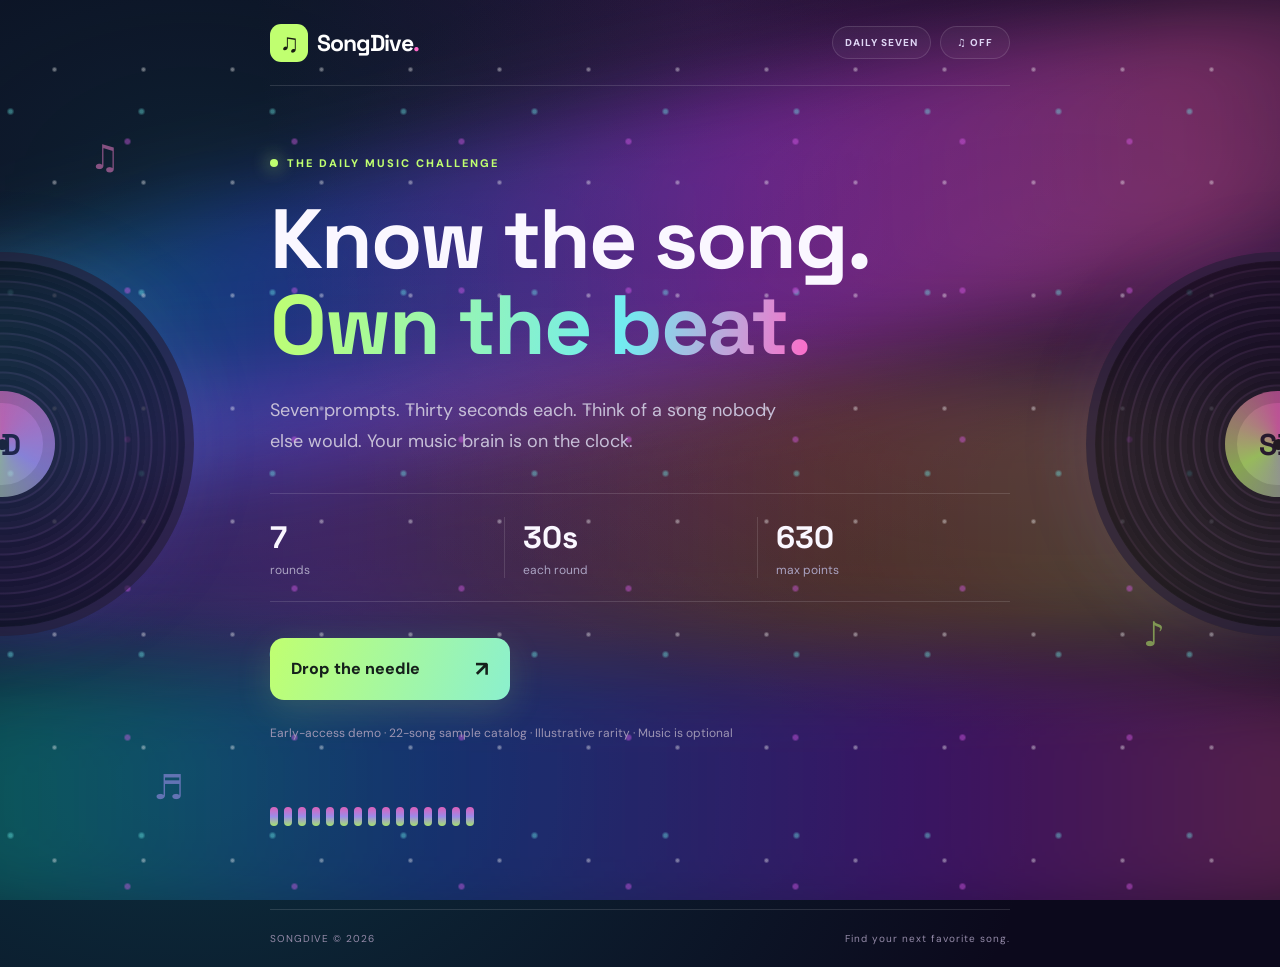
==== index.html @ ad986ea7 "Add files via upload" ====
<!doctype html>
<html lang="en">
<head>
<meta charset="utf-8"><meta name="viewport" content="width=device-width,initial-scale=1"><meta name="theme-color" content="#0c091c">
<title>SongDive — Daily Seven</title><link rel="stylesheet" href="style.css">
</head>
<body>
<div class="rainbow-atmosphere" aria-hidden="true"><div class="wave wave-one"></div><div class="wave wave-two"></div><div class="wave wave-three"></div><div class="sparkles"></div></div><div class="ambient" aria-hidden="true"><div class="vinyl vinyl-left"><div class="vinyl-label">SD</div></div><div class="vinyl vinyl-right"><div class="vinyl-label">SD</div></div><span class="floating-note note-one">♫</span><span class="floating-note note-two">♪</span><span class="floating-note note-three">♬</span></div>
<main class="app">
<header class="topbar"><a class="brand" href="#" id="homeLink"><span class="brand-mark">♫</span> SongDive<span class="brand-dot">.</span></a><div class="header-actions"><span class="mode-pill">DAILY SEVEN</span><button class="sound-btn" id="soundBtn" type="button" aria-label="Turn background music and sounds on" aria-pressed="false">♫ OFF</button></div></header>
<section class="screen hero" id="intro"><div class="eyebrow"><span class="pulse"></span> THE DAILY MUSIC CHALLENGE</div><h1>Know the song.<br><span>Own the beat.</span></h1><p class="hero-copy">Seven prompts. Thirty seconds each. Think of a song nobody else would. Your music brain is on the clock.</p><div class="rules"><div><strong>7</strong><span>rounds</span></div><div><strong>30s</strong><span>each round</span></div><div><strong>630</strong><span>max points</span></div></div><button class="primary-btn" id="startBtn">Drop the needle <span>↗</span></button><p class="fine-print">Early-access demo · 22-song sample catalog · Illustrative rarity · Music is optional</p><div class="equalizer" aria-hidden="true"><i></i><i></i><i></i><i></i><i></i><i></i><i></i><i></i><i></i><i></i><i></i><i></i><i></i><i></i><i></i></div></section>
<section class="screen game hidden" id="game"><div class="game-meta"><span id="roundLabel">ROUND 1 / 7</span><span class="timer" id="timerWrap"><span class="timer-dot"></span><span id="timer">30</span>s</span></div><div class="progress-track"><div id="progressBar"></div></div><p class="prompt-label">🎤 YOUR PROMPT</p><h2 id="promptText"></h2><p class="hint">No suggestions. Just you, your memory, and the music.</p><form id="guessForm" autocomplete="off"><label class="search-label" for="songSearch">TYPE A SONG TITLE</label><input id="songSearch" name="guess" type="text" maxlength="110" placeholder="Your answer goes here..." spellcheck="false" autocomplete="off" autocapitalize="off"/><button class="primary-btn submit-btn" id="submitBtn" type="submit">Try this song <span>→</span></button></form><p id="feedback" class="feedback" aria-live="polite"></p><p class="fine-print">Unlimited guesses until the clock runs out. Titles only; artist names are optional.</p></section>
<section class="screen result hidden" id="result" aria-live="polite"><div class="result-icon" id="resultIcon">♫</div><p class="eyebrow centered" id="resultEyebrow">ANSWER LOCKED</p><h2 id="resultTitle"></h2><p class="result-artist" id="resultArtist"></p><div class="score-card" id="scoreCard"><span id="tierLabel">RARE</span><strong><span id="points">65</span><small> PTS</small></strong><p id="resultMessage"></p></div><button class="primary-btn" id="continueBtn">Next round <span>→</span></button></section>
<section class="screen final hidden" id="final"><div class="eyebrow"><span class="pulse"></span> SET COMPLETE</div><p class="final-kicker">YOUR SONGDIVE IDENTITY</p><h2 class="rank-name" id="rankName">Human Jukebox</h2><p class="rank-description" id="rankDescription"></p><div class="final-score"><span id="finalScore">0</span><small> / 630 POINTS</small></div><p id="finalMessage"></p><div class="final-actions"><button class="primary-btn" id="shareBtn">Share my score <span>↗</span></button><button class="secondary-btn" id="restartBtn">Play again</button></div><section class="deep-dive"><div class="deep-head"><div><p class="prompt-label">AFTER THE SHOW</p><h3>The Setlist</h3><p>See your picks and browse every matching song in our <strong>sample catalog</strong>. No spoilers until you finish.</p></div></div><div class="final-list" id="finalList"></div><div class="explorer"><h3>Explore the answers</h3><label for="roundFilter">Choose a prompt</label><select id="roundFilter"></select><div class="filter-bar" id="tierFilters" aria-label="Filter songs by rarity"><button type="button" data-tier="ALL" class="active">All</button><button type="button" data-tier="COMMON">Common</button><button type="button" data-tier="UNCOMMON">Uncommon</button><button type="button" data-tier="RARE">Rare</button><button type="button" data-tier="ULTRA RARE">Headliner</button></div><label for="answerSearch">Search matching songs</label><input id="answerSearch" type="search" placeholder="Filter the setlist..."/><p class="answer-count" id="answerCount"></p><div id="answerList" class="answer-list"></div></div></section></section>
<footer><span>SONGDIVE © 2026</span><span>Find your next favorite song.</span></footer>
</main><div id="celebration" class="celebration" aria-hidden="true"></div><div id="revealOverlay" class="reveal-overlay" aria-hidden="true"><div class="reveal-halo"></div><div class="reveal-content"><span id="revealName"></span><strong id="revealPoints"></strong><small>POINTS</small></div></div><script src="script.js" defer></script>
</body></html>
---- style.css ----
@import url('https://fonts.googleapis.com/css2?family=DM+Sans:wght@400;500;600;700;800&family=Space+Grotesk:wght@400;500;600;700&display=swap');
:root{color-scheme:dark;--bg:#0c091c;--panel:#19132d;--text:#faf7ff;--muted:#aaa3c2;--line:#ffffff21;--lime:#c0ff70;--pink:#ff69c8;--purple:#b69aff;--common:#bbc3d3;--uncommon:#63f7a1;--rare:#b69aff;--ultra:#ffd46d}*{box-sizing:border-box}html{scroll-behavior:smooth}body{margin:0;min-height:100vh;background:radial-gradient(ellipse at 55% 0%,#50206966,transparent 45%),radial-gradient(ellipse at 15% 80%,#0b6b7560,transparent 55%),var(--bg);color:var(--text);font-family:'DM Sans',system-ui,sans-serif;overflow-x:hidden}button,input,select{font:inherit}button{cursor:pointer}button:focus-visible,input:focus-visible,select:focus-visible{outline:3px solid var(--lime);outline-offset:3px}.app{position:relative;z-index:1;width:min(100% - 40px,740px);min-height:100vh;margin:auto;display:flex;flex-direction:column}.topbar{height:86px;border-bottom:1px solid var(--line);display:flex;align-items:center;justify-content:space-between;gap:12px}.brand{display:flex;align-items:center;gap:9px;color:white;text-decoration:none;font:700 23px 'Space Grotesk',sans-serif;letter-spacing:-1px}.brand-mark{background:var(--lime);color:#171b12;display:grid;place-items:center;border-radius:11px;width:38px;height:38px;font-size:26px}.brand-dot{color:var(--pink);margin-left:-9px}.header-actions{display:flex;align-items:center;gap:9px}.mode-pill,.sound-btn{border:1px solid var(--line);border-radius:99px;color:#ded5f4;padding:9px 12px;font-size:10px;font-weight:800;letter-spacing:1px;background:#ffffff09}.sound-btn{min-width:70px}.screen{flex:1;padding:clamp(38px,8vw,70px) 0 55px}.hidden{display:none!important}.eyebrow,.prompt-label{font-size:11px;font-weight:800;letter-spacing:2px;color:var(--lime);display:flex;align-items:center;gap:9px}.pulse,.timer-dot{display:inline-block;width:8px;height:8px;border-radius:50%;background:var(--lime);box-shadow:0 0 17px var(--lime)}h1,h2,h3{font-family:'Space Grotesk',sans-serif;letter-spacing:-2px}h1{font-size:clamp(51px,10vw,84px);line-height:1.02;margin:27px 0}h1 span{background:linear-gradient(100deg,var(--lime),#71ecf0 65%,var(--pink));color:transparent;background-clip:text}.hero-copy{color:#c6bfd7;max-width:520px;font-size:18px;line-height:1.7}.rules{display:flex;border-block:1px solid var(--line);padding:23px 0;margin:36px 0}.rules div{flex:1;display:flex;flex-direction:column;gap:5px;padding-left:18px;border-right:1px solid var(--line)}.rules div:first-child{padding-left:0}.rules div:last-child{border:0}.rules strong{font:700 31px 'Space Grotesk',sans-serif}.rules span{font-size:12px;color:var(--muted)}.primary-btn,.secondary-btn{border:0;border-radius:14px;padding:17px 21px;font-weight:800;transition:transform .18s,box-shadow .18s}.primary-btn{display:flex;justify-content:space-between;align-items:center;gap:25px;background:linear-gradient(110deg,var(--lime),#8bf0ce);color:#15201b;min-width:240px;box-shadow:0 10px 35px #c0ff7029}.primary-btn:hover,.secondary-btn:hover{transform:translateY(-2px)}.primary-btn:disabled{opacity:.45;cursor:not-allowed;transform:none}.primary-btn span{font-size:21px}.secondary-btn{color:white;background:#ffffff10;border:1px solid var(--line)}.fine-print{font-size:12px;color:#9d95b3;line-height:1.7;margin-top:23px}.equalizer{display:flex;align-items:center;gap:6px;height:75px;margin-top:36px;opacity:.85}.equalizer i{width:8px;height:25%;border-radius:5px;background:linear-gradient(var(--pink),var(--purple),var(--lime));animation:eq 1.2s ease-in-out infinite alternate}.equalizer i:nth-child(3n){animation-delay:-.6s}.equalizer i:nth-child(4n){animation-delay:-.9s}.equalizer i:nth-child(5n){animation-delay:-.3s}@keyframes eq{to{height:85%}}.ambient{position:fixed;inset:0;pointer-events:none;overflow:hidden}.vinyl{position:absolute;top:28%;width:clamp(200px,30vw,440px);aspect-ratio:1;border-radius:50%;background:repeating-radial-gradient(circle,#171325 0 5px,#31233f 6px 7px,#120f20 8px 13px);box-shadow:0 0 80px #a66aff28,inset 0 0 30px #0008;border:9px solid #29203c;display:grid;place-items:center;opacity:.65;animation:spin 14s linear infinite}.vinyl-left{left:calc(50% - 830px)}.vinyl-right{right:calc(50% - 830px);animation-direction:reverse}.vinyl-label{width:29%;aspect-ratio:1;border-radius:50%;display:grid;place-items:center;background:conic-gradient(var(--pink),var(--purple),var(--lime),var(--pink));color:#180d2a;font:800 30px 'Space Grotesk';box-shadow:inset 0 0 0 12px #0002}.vinyl-label:after{content:'';width:11px;height:11px;background:#100c18;border-radius:50%;position:absolute}@keyframes spin{to{transform:rotate(360deg)}}.floating-note{position:absolute;color:#ff86d4;opacity:.5;font-size:34px;animation:float 6s ease-in-out infinite alternate}.note-one{top:15%;left:7%}.note-two{top:68%;right:9%;animation-delay:-2s;color:var(--lime)}.note-three{bottom:10%;left:12%;animation-delay:-4s;color:var(--purple)}@keyframes float{to{transform:translateY(-45px) rotate(16deg);opacity:.15}}.game-meta{display:flex;justify-content:space-between;align-items:center;font-size:12px;letter-spacing:1.5px;font-weight:800;color:#c3b9d9}.timer{font-size:22px;color:white;letter-spacing:0;display:flex;align-items:center;gap:8px}.timer.danger{color:#ff747f;animation:shake .4s infinite alternate}@keyframes shake{to{transform:translateX(2px)}}.progress-track{height:7px;background:#ffffff18;border-radius:9px;overflow:hidden;margin:20px 0 47px}#progressBar{height:100%;width:0;background:linear-gradient(90deg,var(--pink),var(--purple),var(--lime));transition:width .3s}.game h2{font-size:clamp(35px,7vw,55px);line-height:1.15;margin:16px 0}.hint{color:var(--muted);line-height:1.6;margin-bottom:33px}.search-label,.explorer label{display:block;font-size:11px;font-weight:800;letter-spacing:1.3px;color:#c5b9da;margin:15px 0 10px}input,select{width:100%;border-radius:14px;border:1px solid #ffffff35;background:#1c1632;color:white;padding:17px;outline:0}input:focus,select:focus{border-color:var(--purple)}.submit-btn{width:100%;margin-top:16px}.feedback{min-height:48px;padding:12px 0;font-weight:700;color:var(--pink)}.feedback.good{color:var(--lime)}.result{text-align:center}.result-icon{width:90px;height:90px;margin:0 auto 22px;display:grid;place-items:center;border-radius:50%;font-size:48px;background:#ffffff16;box-shadow:0 0 65px #b69aff35}.centered{justify-content:center}.result h2{font-size:clamp(40px,8vw,60px);margin:15px 0 4px}.result-artist{color:var(--muted);font-size:18px}.score-card{--tier-color:var(--common);margin:35px auto;max-width:410px;border:1px solid var(--tier-color);border-radius:22px;padding:30px;background:linear-gradient(145deg,#ffffff0c,#1b142b);box-shadow:0 0 55px color-mix(in srgb,var(--tier-color) 22%,transparent);animation:pop .5s ease-out}.score-card[data-tier="UNCOMMON"]{--tier-color:var(--uncommon)}.score-card[data-tier="RARE"]{--tier-color:var(--rare)}.score-card[data-tier="ULTRA RARE"]{--tier-color:var(--ultra)}.score-card[data-tier="MISS"]{--tier-color:#ff8293}.score-card>span{font-size:13px;font-weight:800;letter-spacing:2px;color:var(--tier-color)}.score-card strong{display:block;font:700 72px 'Space Grotesk',sans-serif;color:var(--tier-color);margin:8px 0}.score-card small{font:700 15px 'DM Sans',sans-serif}.score-card p{color:#d0c9e0;margin:0;font-size:14px}@keyframes pop{from{opacity:.5;transform:scale(.88)}to{opacity:1;transform:scale(1)}}.result .primary-btn{margin:auto}.final-kicker{color:var(--pink);font-size:12px;letter-spacing:2px;font-weight:800;margin-top:32px}.rank-name{font-size:clamp(40px,8vw,64px);line-height:1.1;margin:8px 0;background:linear-gradient(100deg,var(--lime),var(--pink));background-clip:text;color:transparent}.rank-description{color:#e1d4ec;font-size:17px}.final-score{margin:27px 0 12px;padding:20px 0;border-block:1px solid var(--line);display:flex;align-items:baseline;gap:12px}.final-score span{font:700 clamp(64px,12vw,100px) 'Space Grotesk';line-height:1;color:white}.final-score small{color:var(--muted);font-weight:800;letter-spacing:1px}.final>p#finalMessage{color:var(--muted)}.final-actions{display:grid;grid-template-columns:1fr 1fr;gap:12px;margin:25px 0 45px}.final-actions .primary-btn,.final-actions .secondary-btn{width:100%;min-width:0;margin:0}.deep-dive{border-top:1px solid var(--line);padding-top:32px}.deep-dive h3{font-size:30px;margin:8px 0}.deep-head p:last-child{color:var(--muted);line-height:1.6}.final-list{margin:20px 0 40px}.final-row{display:flex;justify-content:space-between;align-items:center;gap:15px;padding:17px 0;border-bottom:1px solid var(--line)}.final-row strong{display:block;font-size:15px}.final-row small{display:block;color:var(--muted);margin-top:6px;line-height:1.5}.final-row b{white-space:nowrap;font-size:20px}.explorer{border:1px solid var(--line);background:#171127c9;padding:24px;border-radius:22px}.explorer h3{margin:0 0 18px}.filter-bar{display:flex;gap:7px;flex-wrap:wrap;margin:16px 0}.filter-bar button{background:#ffffff0d;color:#d6cee7;border:1px solid #ffffff22;border-radius:99px;padding:8px 12px;font-size:11px;font-weight:700}.filter-bar button.active{background:var(--lime);color:#132017}.answer-count{font-size:12px;color:var(--muted)}.answer-row{display:flex;align-items:center;justify-content:space-between;gap:12px;border-top:1px solid var(--line);padding:13px 0}.answer-row strong{font-size:14px}.answer-row small{display:block;color:var(--muted);margin-top:4px}.tier-chip{font-size:10px;font-weight:800;white-space:nowrap;color:var(--common)}.tier-chip[data-tier="UNCOMMON"]{color:var(--uncommon)}.tier-chip[data-tier="RARE"]{color:var(--rare)}.tier-chip[data-tier="ULTRA RARE"]{color:var(--ultra)}.celebration{position:fixed;inset:0;z-index:10;pointer-events:none;overflow:hidden}.particle{position:absolute;top:-30px;width:10px;height:18px;background:var(--pink);animation:fall 1.8s linear forwards}@keyframes fall{to{transform:translateY(110vh) rotate(720deg);opacity:0}}footer{border-top:1px solid var(--line);display:flex;justify-content:space-between;gap:12px;padding:22px 0;color:#958ba9;font-size:10px;letter-spacing:1px}@media(max-width:600px){.app{width:calc(100% - 30px)}.topbar{height:70px}.mode-pill{display:none}.vinyl{opacity:.15}.vinyl-left{left:-165px}.vinyl-right{right:-165px}.floating-note{opacity:.2}.hero-copy{font-size:16px}.final-actions{grid-template-columns:1fr}.final-score{flex-wrap:wrap}.explorer{padding:17px}}@media(prefers-reduced-motion:reduce){*,*:before,*:after{animation:none!important;transition:none!important;scroll-behavior:auto!important}}

/* SongDive 2.1: slowly drifting original rainbow waves, reactive on rare answers. */
.rainbow-atmosphere{position:fixed;inset:0;pointer-events:none;z-index:0;overflow:hidden;background:radial-gradient(ellipse at 15% 20%,#134e5c55,transparent 46%),radial-gradient(ellipse at 83% 32%,#842f7950,transparent 52%)}
.wave{position:absolute;left:-30vw;width:160vw;height:32vh;border-radius:45%;filter:blur(40px);opacity:.38;mix-blend-mode:screen;transform-origin:center;will-change:transform;animation:wave-drift 24s ease-in-out infinite alternate}
.wave-one{top:12%;background:linear-gradient(100deg,transparent 2%,#13ded0 15%,#244cff 31%,#bd30ff 55%,#ff5ab7 77%,transparent 98%);transform:rotate(-12deg);animation-duration:27s}
.wave-two{top:41%;background:linear-gradient(90deg,transparent,#7427fc 15%,#e22aff 35%,#fa8c2a 59%,#ffec5d 75%,transparent);animation-duration:33s;animation-delay:-13s;opacity:.24}
.wave-three{top:73%;background:linear-gradient(90deg,transparent,#0bc9b5 19%,#2d53fa 40%,#a624ff 64%,#ff58b7 82%,transparent);animation-duration:30s;animation-delay:-8s;opacity:.3}
@keyframes wave-drift{0%{transform:translate(-5vw,-3vh) rotate(-12deg) scaleY(.75)}50%{transform:translate(5vw,5vh) rotate(5deg) scaleY(1.1)}100%{transform:translate(-3vw,-6vh) rotate(-6deg) scaleY(.8)}}
.sparkles{position:absolute;inset:0;opacity:.65;background-image:radial-gradient(circle,#fff9 1px,transparent 3px),radial-gradient(circle,#ed65ff99 2px,transparent 4px),radial-gradient(circle,#76fff899 1.5px,transparent 4px);background-size:89px 113px,167px 149px,131px 181px;background-position:10px 13px,44px 67px,76px 21px;animation:sparkle-drift 36s linear infinite}
@keyframes sparkle-drift{to{background-position:100px -100px,180px -82px,207px -160px}}
.screen{position:relative;z-index:2}
.game,.result,.final{background:linear-gradient(135deg,#100b22d9,#1c1031d9);border:1px solid #ffffff1f;border-radius:26px;backdrop-filter:blur(15px);-webkit-backdrop-filter:blur(15px);padding-left:clamp(18px,5vw,40px);padding-right:clamp(18px,5vw,40px);margin-top:24px;margin-bottom:24px;box-shadow:0 15px 65px #08041555}
body.surge .wave{animation-duration:2s;opacity:.75;filter:blur(26px)}body.surge-ultra .wave{opacity:1;filter:blur(17px)}body.surge .sparkles{animation-duration:3s;opacity:1}body.surge .vinyl{animation-duration:1.5s}body.surge-ultra .vinyl{filter:drop-shadow(0 0 35px #ffdd64)}
.particle{top:45%;border-radius:3px;box-shadow:0 0 12px currentColor;animation:burst-out 1.8s cubic-bezier(.15,.65,.3,1) forwards}
@keyframes burst-out{0%{opacity:0;transform:translate(0,0) scale(.3) rotate(0)}10%{opacity:1}75%{opacity:1}100%{opacity:0;transform:translate(var(--dx),var(--dy)) scale(.75) rotate(var(--spin))}}
body.surge-ultra .score-card{box-shadow:0 0 55px #ffd46d88,0 0 120px #a05eff66;animation:ultra-score .75s ease-out both}
@keyframes ultra-score{from{transform:scale(.82);filter:brightness(2.2)}to{transform:scale(1);filter:brightness(1)}}
body.music-on .equalizer i{animation-play-state:running}
@media(max-width:600px){.wave{width:220vw;left:-60vw;filter:blur(45px)}.game,.result,.final{margin-top:14px;padding-top:30px}}
@media(prefers-reduced-motion:reduce){.wave,.sparkles,.particle{animation:none!important}.wave{opacity:.18}body.surge .wave{opacity:.18}}

/* SongDive 2.2 — four truly distinct cinematic celebrations. */
/* Ambient changes ease back slowly; no short-lived surge class or instant reset. */
.rainbow-atmosphere,.wave,.sparkles,.vinyl{transition:filter 3.1s ease,opacity 3.1s ease,transform 3.1s ease}
body.celebrate-common .wave{filter:blur(37px) brightness(1.1)}
body.celebrate-uncommon .wave{filter:blur(26px) saturate(1.55) brightness(1.35);opacity:.7}
body.celebrate-rare .wave{filter:blur(20px) hue-rotate(35deg) saturate(1.7) brightness(1.55);opacity:.8}
body.celebrate-headliner .wave{filter:blur(15px) saturate(2) brightness(1.8);opacity:.94}
body.celebrate-headliner .vinyl{filter:drop-shadow(0 0 40px #ffd768)}
/* The effect layer itself never cuts out: each particle has a fade-out tail. */
.celebration{z-index:8;isolation:isolate}
.celebration:before,.celebration:after{content:'';position:absolute;inset:0;pointer-events:none;opacity:0}
.effect-common:before{background:radial-gradient(circle at 50% 46%,#dce6ff3c,transparent 42%);animation:fx-ambient 2.8s ease-out both}
.effect-uncommon:before{background:radial-gradient(ellipse at 50% 40%,#4dff8d55,transparent 55%);animation:fx-ambient 3.8s ease-out both}
.effect-rare:before{background:radial-gradient(circle at 50% 47%,#9a63ffb0,transparent 5%,#4b1f9c44 30%,transparent 70%);animation:fx-ambient 5s ease-out both}
.effect-rare:after{inset:50% auto auto 50%;width:30vmin;height:30vmin;border:3px solid #d9c1ff;border-radius:50%;box-shadow:0 0 70px #b489ff,0 0 100px #6f39fa;animation:fx-ring 4.5s cubic-bezier(.1,.55,.3,1) both}
.effect-headliner:before{background:radial-gradient(circle at 50% 45%,#fff5ba 0%,#ffbd3e99 10%,#f5a32933 28%,transparent 65%);animation:fx-supernova 6.1s ease-out both}
.effect-headliner:after{inset:50% auto auto 50%;width:30vmin;height:30vmin;border:7px solid #fff4b8;border-radius:50%;box-shadow:0 0 75px #ffdf67,0 0 130px #ffc246;animation:fx-ring 5.8s cubic-bezier(.1,.55,.3,1) both}
.fx-piece{position:absolute;display:block;pointer-events:none;width:var(--size);height:var(--size);box-shadow:0 0 13px currentColor;animation-delay:var(--delay)!important;animation-duration:var(--life)!important;animation-fill-mode:both!important}
.fx-common{border-radius:50%;animation:fx-spark ease-out}
.fx-uncommon{border-radius:2px;height:calc(var(--size) * 1.6);animation:fx-confetti cubic-bezier(.18,.35,.32,1)}
.fx-rare{border-radius:50%;box-shadow:0 0 17px 4px #bc8cff99;animation:fx-cosmic ease-out}
.fx-headliner{border-radius:2px;box-shadow:0 0 15px 3px #ffd45b88;animation:fx-superburst cubic-bezier(.1,.55,.32,1)}
@keyframes fx-spark{0%{opacity:0;transform:translate(0,0) scale(.2)}18%{opacity:.85}75%{opacity:.55}100%{opacity:0;transform:translate(var(--dx),var(--dy)) scale(.15)}}
@keyframes fx-confetti{0%{opacity:0;transform:translate(0,0) rotate(0) scale(.6)}10%{opacity:1}68%{opacity:1}100%{opacity:0;transform:translate(var(--dx),var(--dy)) rotate(var(--turn)) scale(.8)}}
@keyframes fx-cosmic{0%{opacity:0;transform:translate(0,0) scale(.1)}15%{opacity:1}52%{opacity:.95}100%{opacity:0;transform:translate(var(--dx),var(--dy)) scale(.05)}}
@keyframes fx-superburst{0%{opacity:0;transform:translate(0,0) scale(.1) rotate(0)}10%{opacity:1}45%{opacity:1}100%{opacity:0;transform:translate(var(--dx),var(--dy)) scale(.15) rotate(var(--turn))}}
@keyframes fx-ambient{0%{opacity:0}15%{opacity:1}45%{opacity:.75}100%{opacity:0}}
@keyframes fx-supernova{0%{opacity:0;filter:brightness(.4)}12%{opacity:1;filter:brightness(1.9)}34%{opacity:.88;filter:brightness(1)}100%{opacity:0;filter:brightness(.5)}}
@keyframes fx-ring{0%{opacity:0;transform:translate(-50%,-50%) scale(.05)}15%{opacity:1}55%{opacity:.65}100%{opacity:0;transform:translate(-50%,-50%) scale(7)}}
/* Big +90 lives above the light effects and gracefully settles into the card. */
.reveal-overlay{position:fixed;inset:0;z-index:11;pointer-events:none;display:grid;place-items:center;opacity:0}
.reveal-active{animation:reveal-overlay 4.5s ease-in-out both}
.reveal-halo{position:absolute;width:min(80vw,540px);aspect-ratio:1;border-radius:50%;background:radial-gradient(circle,#ffec9a66,transparent 65%);filter:blur(28px);animation:reveal-halo 4.5s ease-out both}
.reveal-content{display:flex;flex-direction:column;align-items:center;text-align:center;filter:drop-shadow(0 0 32px #ffce5e);animation:reveal-score 4.5s cubic-bezier(.18,.7,.2,1) both}
.reveal-content span{font-size:clamp(20px,5vw,36px);letter-spacing:.25em;font-weight:900;color:#fff1ae}
.reveal-content strong{font:900 clamp(95px,23vw,220px) 'Space Grotesk',sans-serif;line-height:1;color:#ffe073}
.reveal-content small{font-weight:900;letter-spacing:.5em;color:white}
@keyframes reveal-overlay{0%,8%{opacity:0}17%,58%{opacity:1}100%{opacity:0}}
@keyframes reveal-halo{0%{transform:scale(.2);opacity:0}20%{transform:scale(1.15);opacity:1}100%{transform:scale(1.7);opacity:0}}
@keyframes reveal-score{0%{transform:scale(2);opacity:0}20%{transform:scale(1);opacity:1}60%{transform:scale(1);opacity:1}100%{transform:scale(.32) translateY(150px);opacity:0}}
@media(prefers-reduced-motion:reduce){.fx-piece,.celebration:before,.celebration:after,.reveal-overlay,.reveal-halo,.reveal-content{animation:none!important;display:none!important}.wave,.vinyl{transition:none!important}}
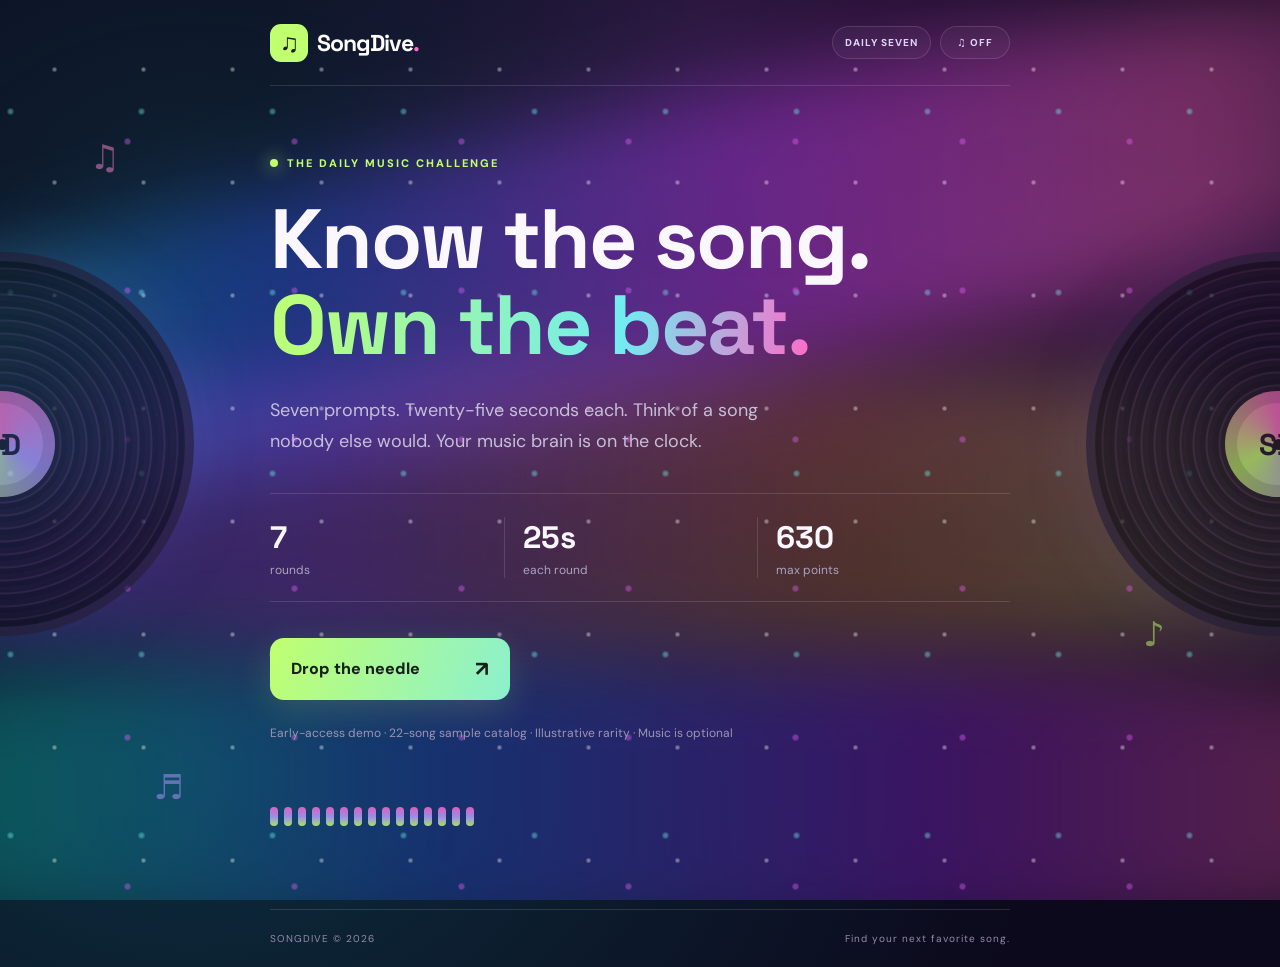
==== commit 28cac174: "Add files via upload" ====
--- a/index.html
+++ b/index.html
@@ -8,10 +8,10 @@
 <div class="rainbow-atmosphere" aria-hidden="true"><div class="wave wave-one"></div><div class="wave wave-two"></div><div class="wave wave-three"></div><div class="sparkles"></div></div><div class="ambient" aria-hidden="true"><div class="vinyl vinyl-left"><div class="vinyl-label">SD</div></div><div class="vinyl vinyl-right"><div class="vinyl-label">SD</div></div><span class="floating-note note-one">♫</span><span class="floating-note note-two">♪</span><span class="floating-note note-three">♬</span></div>
 <main class="app">
 <header class="topbar"><a class="brand" href="#" id="homeLink"><span class="brand-mark">♫</span> SongDive<span class="brand-dot">.</span></a><div class="header-actions"><span class="mode-pill">DAILY SEVEN</span><button class="sound-btn" id="soundBtn" type="button" aria-label="Turn background music and sounds on" aria-pressed="false">♫ OFF</button></div></header>
-<section class="screen hero" id="intro"><div class="eyebrow"><span class="pulse"></span> THE DAILY MUSIC CHALLENGE</div><h1>Know the song.<br><span>Own the beat.</span></h1><p class="hero-copy">Seven prompts. Thirty seconds each. Think of a song nobody else would. Your music brain is on the clock.</p><div class="rules"><div><strong>7</strong><span>rounds</span></div><div><strong>30s</strong><span>each round</span></div><div><strong>630</strong><span>max points</span></div></div><button class="primary-btn" id="startBtn">Drop the needle <span>↗</span></button><p class="fine-print">Early-access demo · 22-song sample catalog · Illustrative rarity · Music is optional</p><div class="equalizer" aria-hidden="true"><i></i><i></i><i></i><i></i><i></i><i></i><i></i><i></i><i></i><i></i><i></i><i></i><i></i><i></i><i></i></div></section>
-<section class="screen game hidden" id="game"><div class="game-meta"><span id="roundLabel">ROUND 1 / 7</span><span class="timer" id="timerWrap"><span class="timer-dot"></span><span id="timer">30</span>s</span></div><div class="progress-track"><div id="progressBar"></div></div><p class="prompt-label">🎤 YOUR PROMPT</p><h2 id="promptText"></h2><p class="hint">No suggestions. Just you, your memory, and the music.</p><form id="guessForm" autocomplete="off"><label class="search-label" for="songSearch">TYPE A SONG TITLE</label><input id="songSearch" name="guess" type="text" maxlength="110" placeholder="Your answer goes here..." spellcheck="false" autocomplete="off" autocapitalize="off"/><button class="primary-btn submit-btn" id="submitBtn" type="submit">Try this song <span>→</span></button></form><p id="feedback" class="feedback" aria-live="polite"></p><p class="fine-print">Unlimited guesses until the clock runs out. Titles only; artist names are optional.</p></section>
+<section class="screen hero" id="intro"><div class="eyebrow"><span class="pulse"></span> THE DAILY MUSIC CHALLENGE</div><h1>Know the song.<br><span>Own the beat.</span></h1><p class="hero-copy">Seven prompts. Twenty-five seconds each. Think of a song nobody else would. Your music brain is on the clock.</p><div class="rules"><div><strong>7</strong><span>rounds</span></div><div><strong>25s</strong><span>each round</span></div><div><strong>630</strong><span>max points</span></div></div><button class="primary-btn" id="startBtn">Drop the needle <span>↗</span></button><p class="fine-print">Early-access demo · 22-song sample catalog · Illustrative rarity · Music is optional</p><div class="equalizer" aria-hidden="true"><i></i><i></i><i></i><i></i><i></i><i></i><i></i><i></i><i></i><i></i><i></i><i></i><i></i><i></i><i></i></div></section>
+<section class="screen game hidden" id="game"><div class="game-meta"><span id="roundLabel">ROUND 1 / 7</span><span class="timer" id="timerWrap"><span class="timer-dot"></span><span id="timer">25</span>s</span></div><div class="progress-track"><div id="progressBar"></div></div><p class="prompt-label">🎤 YOUR PROMPT</p><h2 id="promptText"></h2><p class="hint">No suggestions. Just you, your memory, and the music.</p><form id="guessForm" autocomplete="off"><label class="search-label" for="songSearch">TYPE A SONG TITLE</label><input id="songSearch" name="guess" type="text" maxlength="110" placeholder="Your answer goes here..." spellcheck="false" autocomplete="off" autocapitalize="off"/><button class="primary-btn submit-btn" id="submitBtn" type="submit">Try this song <span>→</span></button></form><p id="feedback" class="feedback" aria-live="polite"></p><p class="fine-print">Unlimited guesses until the clock runs out. Titles only; artist names are optional.</p></section>
 <section class="screen result hidden" id="result" aria-live="polite"><div class="result-icon" id="resultIcon">♫</div><p class="eyebrow centered" id="resultEyebrow">ANSWER LOCKED</p><h2 id="resultTitle"></h2><p class="result-artist" id="resultArtist"></p><div class="score-card" id="scoreCard"><span id="tierLabel">RARE</span><strong><span id="points">65</span><small> PTS</small></strong><p id="resultMessage"></p></div><button class="primary-btn" id="continueBtn">Next round <span>→</span></button></section>
 <section class="screen final hidden" id="final"><div class="eyebrow"><span class="pulse"></span> SET COMPLETE</div><p class="final-kicker">YOUR SONGDIVE IDENTITY</p><h2 class="rank-name" id="rankName">Human Jukebox</h2><p class="rank-description" id="rankDescription"></p><div class="final-score"><span id="finalScore">0</span><small> / 630 POINTS</small></div><p id="finalMessage"></p><div class="final-actions"><button class="primary-btn" id="shareBtn">Share my score <span>↗</span></button><button class="secondary-btn" id="restartBtn">Play again</button></div><section class="deep-dive"><div class="deep-head"><div><p class="prompt-label">AFTER THE SHOW</p><h3>The Setlist</h3><p>See your picks and browse every matching song in our <strong>sample catalog</strong>. No spoilers until you finish.</p></div></div><div class="final-list" id="finalList"></div><div class="explorer"><h3>Explore the answers</h3><label for="roundFilter">Choose a prompt</label><select id="roundFilter"></select><div class="filter-bar" id="tierFilters" aria-label="Filter songs by rarity"><button type="button" data-tier="ALL" class="active">All</button><button type="button" data-tier="COMMON">Common</button><button type="button" data-tier="UNCOMMON">Uncommon</button><button type="button" data-tier="RARE">Rare</button><button type="button" data-tier="ULTRA RARE">Headliner</button></div><label for="answerSearch">Search matching songs</label><input id="answerSearch" type="search" placeholder="Filter the setlist..."/><p class="answer-count" id="answerCount"></p><div id="answerList" class="answer-list"></div></div></section></section>
 <footer><span>SONGDIVE © 2026</span><span>Find your next favorite song.</span></footer>
-</main><div id="celebration" class="celebration" aria-hidden="true"></div><div id="revealOverlay" class="reveal-overlay" aria-hidden="true"><div class="reveal-halo"></div><div class="reveal-content"><span id="revealName"></span><strong id="revealPoints"></strong><small>POINTS</small></div></div><script src="script.js" defer></script>
+</main><div id="countdownOverlay" class="countdown-overlay hidden" aria-live="off" aria-hidden="true"><div class="countdown-inner"><span>DIVING IN...</span><strong id="countdownNumber">3</strong><small>GET READY TO DROP THE NEEDLE</small></div></div><div id="celebration" class="celebration" aria-hidden="true"></div><div id="revealOverlay" class="reveal-overlay" aria-hidden="true"><div class="reveal-halo"></div><div class="reveal-content"><span id="revealName"></span><strong id="revealPoints"></strong><small>POINTS</small></div></div><script src="script.js" defer></script>
 </body></html>
--- a/style.css
+++ b/style.css
@@ -62,3 +62,21 @@
 @keyframes reveal-halo{0%{transform:scale(.2);opacity:0}20%{transform:scale(1.15);opacity:1}100%{transform:scale(1.7);opacity:0}}
 @keyframes reveal-score{0%{transform:scale(2);opacity:0}20%{transform:scale(1);opacity:1}60%{transform:scale(1);opacity:1}100%{transform:scale(.32) translateY(150px);opacity:0}}
 @media(prefers-reduced-motion:reduce){.fx-piece,.celebration:before,.celebration:after,.reveal-overlay,.reveal-halo,.reveal-content{animation:none!important;display:none!important}.wave,.vinyl{transition:none!important}}
+
+/* SongDive 2.3 — full-viewport ripples, slow atmospheric recovery, round countdown. */
+.countdown-overlay{position:fixed;inset:0;z-index:30;display:grid;place-items:center;pointer-events:none;background:radial-gradient(circle at 50% 50%,#39245edb,#090617f5 75%);backdrop-filter:blur(12px);-webkit-backdrop-filter:blur(12px)}
+.countdown-inner{display:flex;align-items:center;flex-direction:column;gap:12px;text-align:center;color:white}.countdown-inner span{font:800 clamp(25px,7vw,60px) 'Space Grotesk',sans-serif;letter-spacing:.08em;background:linear-gradient(90deg,#baff77,#85e8ff,#ff8fd5);color:transparent;background-clip:text}.countdown-inner strong{font:900 clamp(110px,28vw,230px) 'Space Grotesk',sans-serif;line-height:1;color:#fff;text-shadow:0 0 45px #b997ff}.countdown-inner small{font-weight:800;letter-spacing:.2em;color:#cfc2ea}.count-pop{animation:count-pop .78s cubic-bezier(.18,.8,.2,1) both}@keyframes count-pop{from{opacity:0;transform:scale(.48) translateY(30px)}35%{opacity:1}to{opacity:1;transform:scale(1)}}
+.prompt-emerge{animation:prompt-emerge 1.2s cubic-bezier(.18,.85,.2,1) both;transform-origin:center center}@keyframes prompt-emerge{from{opacity:0;transform:scale(.65) translateY(22px);filter:blur(12px)}to{opacity:1;transform:scale(1) translateY(0);filter:blur(0)}}
+/* Force the rare ring to travel beyond viewport edges, not remain a purple orb. */
+.effect-rare:after,.effect-headliner:after{width:24vmin;height:24vmin;box-sizing:border-box;will-change:transform}
+.effect-rare:after{animation:fx-ripple-wide 6.7s cubic-bezier(.12,.55,.23,1) both;border-width:5px;box-shadow:0 0 90px 14px #ac8aff,0 0 180px 50px #7432ff77}
+.effect-headliner:after{animation:fx-ripple-wide 8.2s cubic-bezier(.12,.55,.23,1) both;border-width:10px;box-shadow:0 0 110px 30px #ffe07a,0 0 230px 65px #ffa82799}
+@keyframes fx-ripple-wide{0%{opacity:0;transform:translate(-50%,-50%) scale(.08)}9%{opacity:1}35%{opacity:.92}65%{opacity:.55}100%{opacity:0;transform:translate(-50%,-50%) scale(17)}}
+.effect-rare:before{background:radial-gradient(circle at 50% 48%,#9b65ff77 0%,#7033db3d 24%,transparent 72%);animation-duration:6.7s}
+.effect-headliner:before{background:radial-gradient(circle at 50% 48%,#fff9d9 0%,#ffcb5888 15%,#e58b3d38 45%,transparent 75%);animation-duration:8.2s}
+/* A secondary expanding ripple gives Headliner an unmistakable full-screen shockwave. */
+.effect-headliner{background:radial-gradient(circle at 50% 50%,#ffc64e1c,transparent 75%)}
+.effect-dissolving{transition:opacity 2.5s ease;opacity:0}
+.rainbow-atmosphere,.wave,.sparkles,.vinyl{transition:filter 5.5s ease,opacity 5.5s ease,transform 5.5s ease}
+.reveal-active,.reveal-active .reveal-halo,.reveal-active .reveal-content{animation-duration:6.5s}
+@media(prefers-reduced-motion:reduce){.count-pop,.prompt-emerge{animation:none!important}.effect-rare:after,.effect-headliner:after{animation:none!important}}
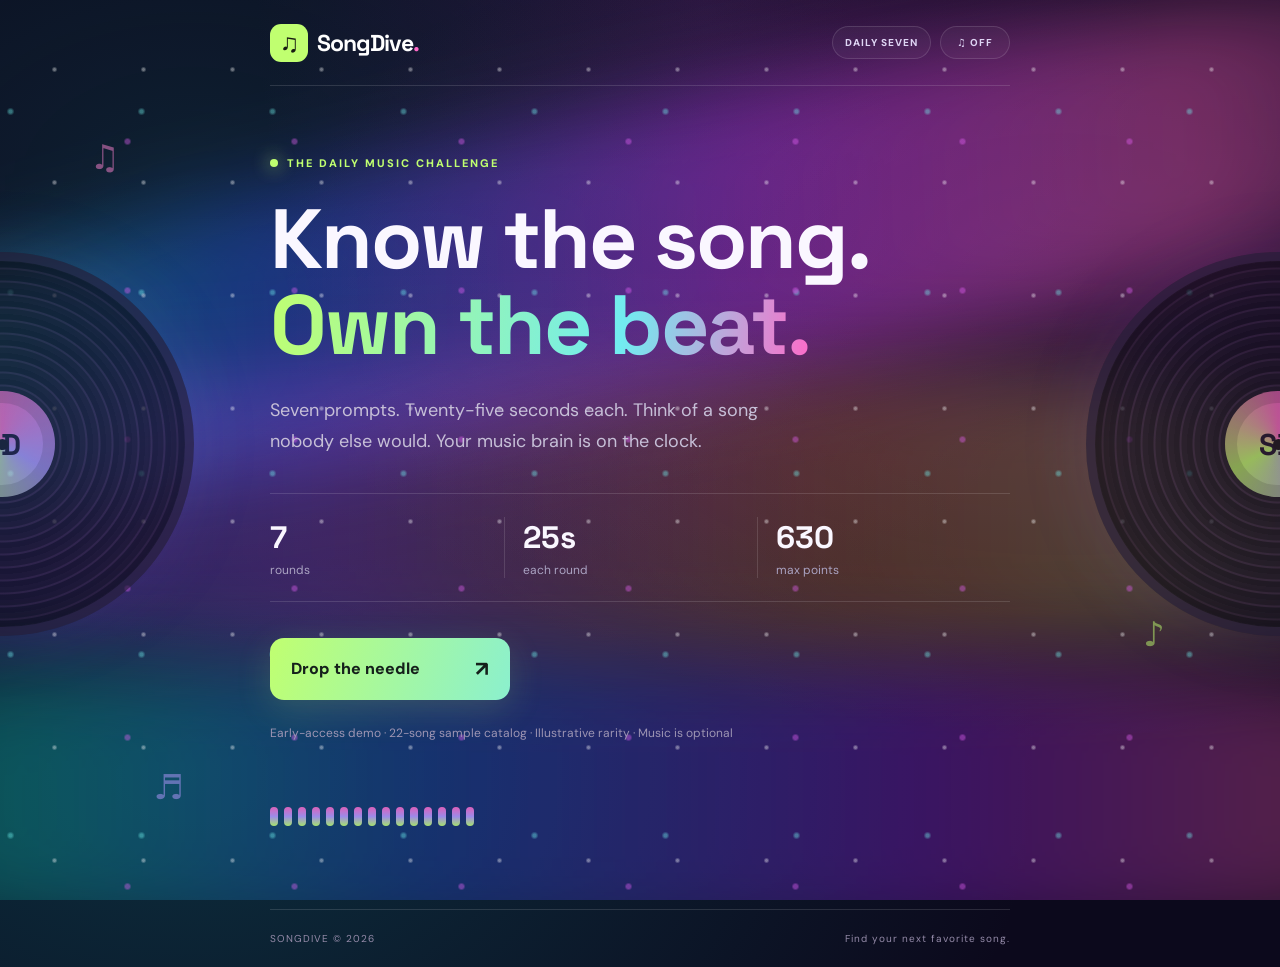
==== commit 22bfd777: "Add files via upload" ====
--- a/index.html
+++ b/index.html
@@ -2,7 +2,7 @@
 <html lang="en">
 <head>
 <meta charset="utf-8"><meta name="viewport" content="width=device-width,initial-scale=1"><meta name="theme-color" content="#0c091c">
-<title>SongDive — Daily Seven</title><link rel="stylesheet" href="style.css">
+<title>SongDive — Daily Seven</title><link rel="stylesheet" href="style.css?v=2.4">
 </head>
 <body>
 <div class="rainbow-atmosphere" aria-hidden="true"><div class="wave wave-one"></div><div class="wave wave-two"></div><div class="wave wave-three"></div><div class="sparkles"></div></div><div class="ambient" aria-hidden="true"><div class="vinyl vinyl-left"><div class="vinyl-label">SD</div></div><div class="vinyl vinyl-right"><div class="vinyl-label">SD</div></div><span class="floating-note note-one">♫</span><span class="floating-note note-two">♪</span><span class="floating-note note-three">♬</span></div>
@@ -13,5 +13,5 @@
 <section class="screen result hidden" id="result" aria-live="polite"><div class="result-icon" id="resultIcon">♫</div><p class="eyebrow centered" id="resultEyebrow">ANSWER LOCKED</p><h2 id="resultTitle"></h2><p class="result-artist" id="resultArtist"></p><div class="score-card" id="scoreCard"><span id="tierLabel">RARE</span><strong><span id="points">65</span><small> PTS</small></strong><p id="resultMessage"></p></div><button class="primary-btn" id="continueBtn">Next round <span>→</span></button></section>
 <section class="screen final hidden" id="final"><div class="eyebrow"><span class="pulse"></span> SET COMPLETE</div><p class="final-kicker">YOUR SONGDIVE IDENTITY</p><h2 class="rank-name" id="rankName">Human Jukebox</h2><p class="rank-description" id="rankDescription"></p><div class="final-score"><span id="finalScore">0</span><small> / 630 POINTS</small></div><p id="finalMessage"></p><div class="final-actions"><button class="primary-btn" id="shareBtn">Share my score <span>↗</span></button><button class="secondary-btn" id="restartBtn">Play again</button></div><section class="deep-dive"><div class="deep-head"><div><p class="prompt-label">AFTER THE SHOW</p><h3>The Setlist</h3><p>See your picks and browse every matching song in our <strong>sample catalog</strong>. No spoilers until you finish.</p></div></div><div class="final-list" id="finalList"></div><div class="explorer"><h3>Explore the answers</h3><label for="roundFilter">Choose a prompt</label><select id="roundFilter"></select><div class="filter-bar" id="tierFilters" aria-label="Filter songs by rarity"><button type="button" data-tier="ALL" class="active">All</button><button type="button" data-tier="COMMON">Common</button><button type="button" data-tier="UNCOMMON">Uncommon</button><button type="button" data-tier="RARE">Rare</button><button type="button" data-tier="ULTRA RARE">Headliner</button></div><label for="answerSearch">Search matching songs</label><input id="answerSearch" type="search" placeholder="Filter the setlist..."/><p class="answer-count" id="answerCount"></p><div id="answerList" class="answer-list"></div></div></section></section>
 <footer><span>SONGDIVE © 2026</span><span>Find your next favorite song.</span></footer>
-</main><div id="countdownOverlay" class="countdown-overlay hidden" aria-live="off" aria-hidden="true"><div class="countdown-inner"><span>DIVING IN...</span><strong id="countdownNumber">3</strong><small>GET READY TO DROP THE NEEDLE</small></div></div><div id="celebration" class="celebration" aria-hidden="true"></div><div id="revealOverlay" class="reveal-overlay" aria-hidden="true"><div class="reveal-halo"></div><div class="reveal-content"><span id="revealName"></span><strong id="revealPoints"></strong><small>POINTS</small></div></div><script src="script.js" defer></script>
+</main><div id="countdownOverlay" class="countdown-overlay hidden" aria-live="polite" aria-hidden="true"><div class="countdown-inner"><span>DIVING IN...</span><strong id="countdownNumber">3</strong><small>GET READY TO DROP THE NEEDLE</small></div></div><div id="celebration" class="celebration" aria-hidden="true"></div><div id="revealOverlay" class="reveal-overlay" aria-hidden="true"><div class="reveal-halo"></div><div class="reveal-content"><span id="revealName"></span><strong id="revealPoints"></strong><small>POINTS</small></div></div><script src="script.js?v=2.4" defer></script>
 </body></html>
--- a/style.css
+++ b/style.css
@@ -80,3 +80,18 @@
 .rainbow-atmosphere,.wave,.sparkles,.vinyl{transition:filter 5.5s ease,opacity 5.5s ease,transform 5.5s ease}
 .reveal-active,.reveal-active .reveal-halo,.reveal-active .reveal-content{animation-duration:6.5s}
 @media(prefers-reduced-motion:reduce){.count-pop,.prompt-emerge{animation:none!important}.effect-rare:after,.effect-headliner:after{animation:none!important}}
+
+/* SongDive 2.4 — visible, guaranteed countdown and emerging question. */
+.countdown-overlay:not(.hidden){display:grid!important;visibility:visible;opacity:1}
+.prompt-waiting{opacity:0;transform:translateY(24px) scale(.62);filter:blur(10px)}
+.prompt-emerge{animation:prompt-emerge-24 1.45s cubic-bezier(.16,.8,.2,1) both}
+@keyframes prompt-emerge-24{0%{opacity:0;transform:translateY(24px) scale(.62);filter:blur(10px)}70%{opacity:1;filter:blur(0)}100%{opacity:1;transform:translateY(0) scale(1);filter:blur(0)}}
+/* Dedicated ripple elements: no pseudo-element reuse or animation restart ambiguity. */
+.cinema-ring{position:absolute;left:50%;top:50%;width:22vmin;height:22vmin;border-radius:50%;pointer-events:none;transform:translate(-50%,-50%) scale(.05);opacity:0;animation:cinema-ripple 6.8s cubic-bezier(.12,.55,.23,1) var(--ring-delay,0s) both;will-change:transform,opacity}
+.cinema-rare{border:5px solid #e5d2ff;box-shadow:0 0 75px 16px #ac8aff,0 0 170px 42px #7432ff99}
+.cinema-headliner{border:9px solid #fff1ae;box-shadow:0 0 110px 30px #ffe07a,0 0 220px 60px #ffa827aa;animation-duration:8.2s}
+@keyframes cinema-ripple{0%{opacity:0;transform:translate(-50%,-50%) scale(.05)}9%{opacity:.96}40%{opacity:.88}72%{opacity:.44}100%{opacity:0;transform:translate(-50%,-50%) scale(20)}}
+/* Retire the older pseudo-ring, retaining its beautiful ambient glow. */
+.effect-rare:after,.effect-headliner:after{content:none!important}
+.effect-dissolving{transition:opacity 3s ease;opacity:0}
+@media(prefers-reduced-motion:reduce){.cinema-ring,.prompt-emerge{animation:none!important}.prompt-waiting{opacity:1;transform:none;filter:none}}
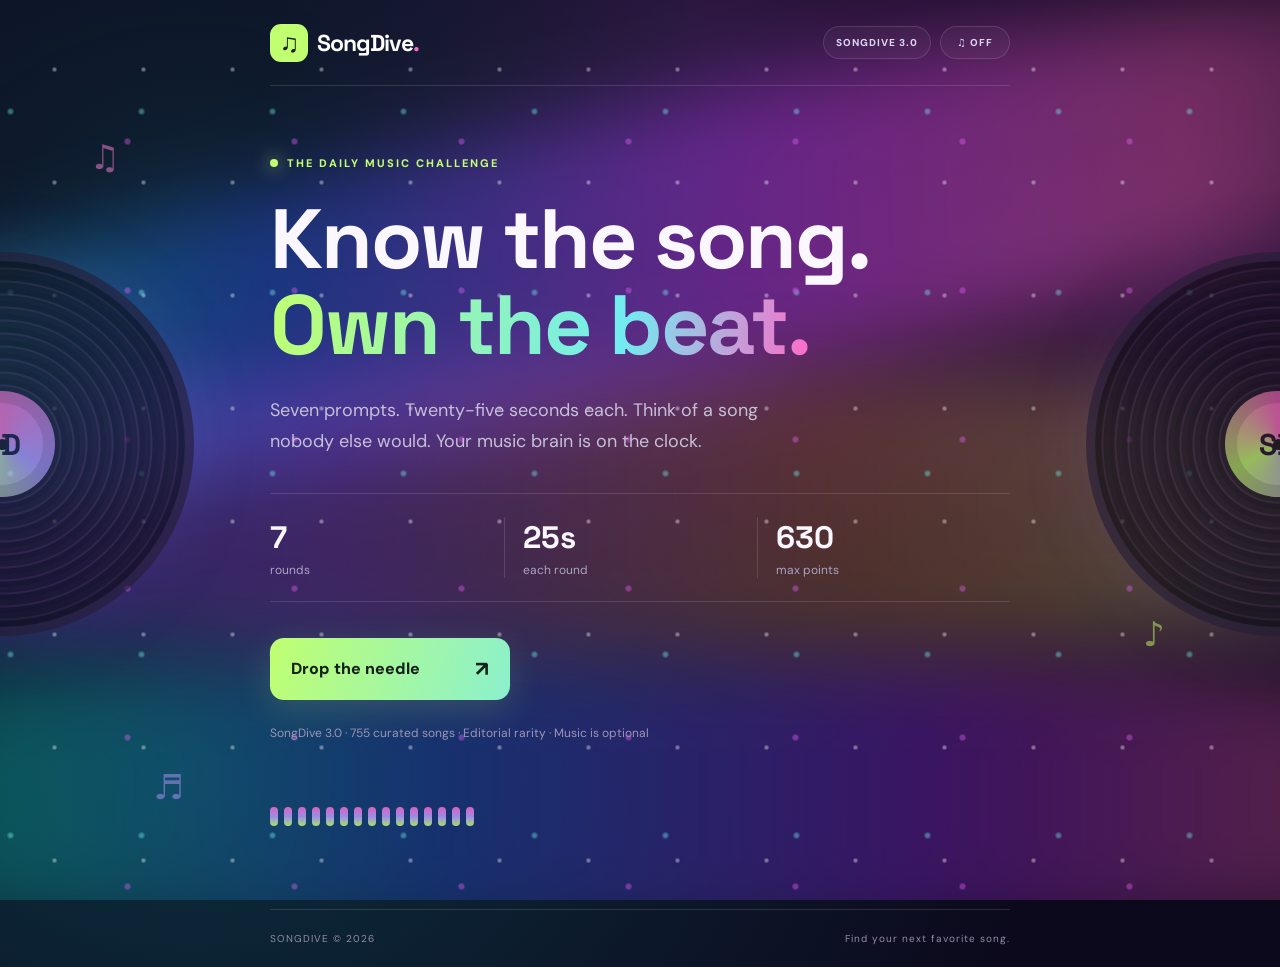
==== commit 10729265: "Add files via upload" ====
--- a/index.html
+++ b/index.html
@@ -2,16 +2,16 @@
 <html lang="en">
 <head>
 <meta charset="utf-8"><meta name="viewport" content="width=device-width,initial-scale=1"><meta name="theme-color" content="#0c091c">
-<title>SongDive — Daily Seven</title><link rel="stylesheet" href="style.css?v=2.4">
+<title>SongDive — Daily Seven</title><link rel="stylesheet" href="style.css?v=3.0">
 </head>
 <body>
-<div class="rainbow-atmosphere" aria-hidden="true"><div class="wave wave-one"></div><div class="wave wave-two"></div><div class="wave wave-three"></div><div class="sparkles"></div></div><div class="ambient" aria-hidden="true"><div class="vinyl vinyl-left"><div class="vinyl-label">SD</div></div><div class="vinyl vinyl-right"><div class="vinyl-label">SD</div></div><span class="floating-note note-one">♫</span><span class="floating-note note-two">♪</span><span class="floating-note note-three">♬</span></div>
+<div class="rainbow-atmosphere" aria-hidden="true"><div class="wave wave-one"></div><div class="wave wave-two"></div><div class="wave wave-three"></div><div class="sparkles"></div></div><div class="ambient" aria-hidden="true"><div class="vinyl vinyl-left"><div class="vinyl-label">SD</div><div class="vinyl-fire" aria-hidden="true"></div></div><div class="vinyl vinyl-right"><div class="vinyl-label">SD</div><div class="vinyl-fire" aria-hidden="true"></div></div><span class="floating-note note-one">♫</span><span class="floating-note note-two">♪</span><span class="floating-note note-three">♬</span></div>
 <main class="app">
-<header class="topbar"><a class="brand" href="#" id="homeLink"><span class="brand-mark">♫</span> SongDive<span class="brand-dot">.</span></a><div class="header-actions"><span class="mode-pill">DAILY SEVEN</span><button class="sound-btn" id="soundBtn" type="button" aria-label="Turn background music and sounds on" aria-pressed="false">♫ OFF</button></div></header>
-<section class="screen hero" id="intro"><div class="eyebrow"><span class="pulse"></span> THE DAILY MUSIC CHALLENGE</div><h1>Know the song.<br><span>Own the beat.</span></h1><p class="hero-copy">Seven prompts. Twenty-five seconds each. Think of a song nobody else would. Your music brain is on the clock.</p><div class="rules"><div><strong>7</strong><span>rounds</span></div><div><strong>25s</strong><span>each round</span></div><div><strong>630</strong><span>max points</span></div></div><button class="primary-btn" id="startBtn">Drop the needle <span>↗</span></button><p class="fine-print">Early-access demo · 22-song sample catalog · Illustrative rarity · Music is optional</p><div class="equalizer" aria-hidden="true"><i></i><i></i><i></i><i></i><i></i><i></i><i></i><i></i><i></i><i></i><i></i><i></i><i></i><i></i><i></i></div></section>
-<section class="screen game hidden" id="game"><div class="game-meta"><span id="roundLabel">ROUND 1 / 7</span><span class="timer" id="timerWrap"><span class="timer-dot"></span><span id="timer">25</span>s</span></div><div class="progress-track"><div id="progressBar"></div></div><p class="prompt-label">🎤 YOUR PROMPT</p><h2 id="promptText"></h2><p class="hint">No suggestions. Just you, your memory, and the music.</p><form id="guessForm" autocomplete="off"><label class="search-label" for="songSearch">TYPE A SONG TITLE</label><input id="songSearch" name="guess" type="text" maxlength="110" placeholder="Your answer goes here..." spellcheck="false" autocomplete="off" autocapitalize="off"/><button class="primary-btn submit-btn" id="submitBtn" type="submit">Try this song <span>→</span></button></form><p id="feedback" class="feedback" aria-live="polite"></p><p class="fine-print">Unlimited guesses until the clock runs out. Titles only; artist names are optional.</p></section>
+<header class="topbar"><a class="brand" href="#" id="homeLink"><span class="brand-mark">♫</span> SongDive<span class="brand-dot">.</span></a><div class="header-actions"><span class="mode-pill">SONGDIVE 3.0</span><button class="sound-btn" id="soundBtn" type="button" aria-label="Turn background music and sounds on" aria-pressed="false">♫ OFF</button></div></header>
+<section class="screen hero" id="intro"><div class="eyebrow"><span class="pulse"></span> THE DAILY MUSIC CHALLENGE</div><h1>Know the song.<br><span>Own the beat.</span></h1><p class="hero-copy">Seven prompts. Twenty-five seconds each. Think of a song nobody else would. Your music brain is on the clock.</p><div class="rules"><div><strong>7</strong><span>rounds</span></div><div><strong>25s</strong><span>each round</span></div><div><strong>630</strong><span>max points</span></div></div><button class="primary-btn" id="startBtn">Drop the needle <span>↗</span></button><p class="fine-print">SongDive 3.0 · 755 curated songs · Editorial rarity · Music is optional</p><div class="equalizer" aria-hidden="true"><i></i><i></i><i></i><i></i><i></i><i></i><i></i><i></i><i></i><i></i><i></i><i></i><i></i><i></i><i></i></div></section>
+<section class="screen game hidden" id="game"><div class="game-meta"><span id="roundLabel">ROUND 1 / 7</span><span class="timer" id="timerWrap"><span class="timer-dot"></span><span id="timer">25</span>s</span></div><div class="progress-track"><div id="progressBar"></div></div><div id="questionCard" class="question-card"><p class="prompt-label">🎤 YOUR PROMPT</p><h2 id="promptText"></h2><p class="hint">No suggestions. Just you, your memory, and the music.</p></div><div id="roundCountdown" class="round-countdown hidden" aria-live="off"><span>DIVING IN…</span><strong id="roundCountdownNumber">3</strong><small>THE CLOCK STARTS AFTER 1</small></div><form id="guessForm" autocomplete="off"><label class="search-label" for="songSearch">TYPE A SONG TITLE</label><input id="songSearch" name="guess" type="text" maxlength="110" placeholder="Your answer goes here..." spellcheck="false" autocomplete="off" autocapitalize="off"/><button class="primary-btn submit-btn" id="submitBtn" type="submit">Try this song <span>→</span></button></form><p id="feedback" class="feedback" aria-live="polite"></p><p class="fine-print">Unlimited guesses until the clock runs out. Titles only; artist names are optional.</p></section>
 <section class="screen result hidden" id="result" aria-live="polite"><div class="result-icon" id="resultIcon">♫</div><p class="eyebrow centered" id="resultEyebrow">ANSWER LOCKED</p><h2 id="resultTitle"></h2><p class="result-artist" id="resultArtist"></p><div class="score-card" id="scoreCard"><span id="tierLabel">RARE</span><strong><span id="points">65</span><small> PTS</small></strong><p id="resultMessage"></p></div><button class="primary-btn" id="continueBtn">Next round <span>→</span></button></section>
-<section class="screen final hidden" id="final"><div class="eyebrow"><span class="pulse"></span> SET COMPLETE</div><p class="final-kicker">YOUR SONGDIVE IDENTITY</p><h2 class="rank-name" id="rankName">Human Jukebox</h2><p class="rank-description" id="rankDescription"></p><div class="final-score"><span id="finalScore">0</span><small> / 630 POINTS</small></div><p id="finalMessage"></p><div class="final-actions"><button class="primary-btn" id="shareBtn">Share my score <span>↗</span></button><button class="secondary-btn" id="restartBtn">Play again</button></div><section class="deep-dive"><div class="deep-head"><div><p class="prompt-label">AFTER THE SHOW</p><h3>The Setlist</h3><p>See your picks and browse every matching song in our <strong>sample catalog</strong>. No spoilers until you finish.</p></div></div><div class="final-list" id="finalList"></div><div class="explorer"><h3>Explore the answers</h3><label for="roundFilter">Choose a prompt</label><select id="roundFilter"></select><div class="filter-bar" id="tierFilters" aria-label="Filter songs by rarity"><button type="button" data-tier="ALL" class="active">All</button><button type="button" data-tier="COMMON">Common</button><button type="button" data-tier="UNCOMMON">Uncommon</button><button type="button" data-tier="RARE">Rare</button><button type="button" data-tier="ULTRA RARE">Headliner</button></div><label for="answerSearch">Search matching songs</label><input id="answerSearch" type="search" placeholder="Filter the setlist..."/><p class="answer-count" id="answerCount"></p><div id="answerList" class="answer-list"></div></div></section></section>
+<section class="screen final hidden" id="final"><div class="eyebrow"><span class="pulse"></span> SET COMPLETE</div><p class="final-kicker">YOUR SONGDIVE IDENTITY</p><h2 class="rank-name" id="rankName">Human Jukebox</h2><p class="rank-description" id="rankDescription"></p><div class="final-score"><span id="finalScore">0</span><small> / 630 POINTS</small></div><p id="finalMessage"></p><div class="final-actions"><button class="primary-btn" id="shareBtn">Share my score <span>↗</span></button><button class="secondary-btn" id="restartBtn">Play again</button></div><section class="deep-dive"><div class="deep-head"><div><p class="prompt-label">AFTER THE SHOW</p><h3>The Setlist</h3><p>See your picks and browse every matching song in our <strong>expanded catalog</strong>. No spoilers until you finish.</p></div></div><div class="final-list" id="finalList"></div><div class="explorer"><h3>Explore the answers</h3><label for="roundFilter">Choose a prompt</label><select id="roundFilter"></select><div class="filter-bar" id="tierFilters" aria-label="Filter songs by rarity"><button type="button" data-tier="ALL" class="active">All</button><button type="button" data-tier="COMMON">Common</button><button type="button" data-tier="UNCOMMON">Uncommon</button><button type="button" data-tier="RARE">Rare</button><button type="button" data-tier="ULTRA RARE">Headliner</button></div><label for="answerSearch">Search matching songs</label><input id="answerSearch" type="search" placeholder="Filter the setlist..."/><p class="answer-count" id="answerCount"></p><div id="answerList" class="answer-list"></div></div></section></section>
 <footer><span>SONGDIVE © 2026</span><span>Find your next favorite song.</span></footer>
-</main><div id="countdownOverlay" class="countdown-overlay hidden" aria-live="polite" aria-hidden="true"><div class="countdown-inner"><span>DIVING IN...</span><strong id="countdownNumber">3</strong><small>GET READY TO DROP THE NEEDLE</small></div></div><div id="celebration" class="celebration" aria-hidden="true"></div><div id="revealOverlay" class="reveal-overlay" aria-hidden="true"><div class="reveal-halo"></div><div class="reveal-content"><span id="revealName"></span><strong id="revealPoints"></strong><small>POINTS</small></div></div><script src="script.js?v=2.4" defer></script>
+</main><div id="countdownOverlay" class="countdown-overlay hidden" aria-live="polite" aria-hidden="true"><div class="countdown-inner"><span>DIVING IN...</span><strong id="countdownNumber">3</strong><small>GET READY TO DROP THE NEEDLE</small></div></div><div id="celebration" class="celebration" aria-hidden="true"></div><div id="revealOverlay" class="reveal-overlay" aria-hidden="true"><div class="reveal-halo"></div><div class="reveal-content"><span id="revealName"></span><strong id="revealPoints"></strong><small>POINTS</small></div></div><script src="script.js?v=3.0" defer></script>
 </body></html>
--- a/style.css
+++ b/style.css
@@ -95,3 +95,38 @@
 .effect-rare:after,.effect-headliner:after{content:none!important}
 .effect-dissolving{transition:opacity 3s ease;opacity:0}
 @media(prefers-reduced-motion:reduce){.cinema-ring,.prompt-emerge{animation:none!important}.prompt-waiting{opacity:1;transform:none;filter:none}}
+
+/* SongDive 2.5 — question stays visible throughout the 3–2–1. */
+.question-card{border:1px solid #bba0ff45;background:linear-gradient(145deg,#34224e8c,#18132d66);padding:clamp(16px,4vw,28px);border-radius:22px;transform-origin:center center;will-change:transform,opacity,filter}
+.question-card .hint{margin-bottom:0}
+.question-arriving{animation:question-grow-25 3.05s cubic-bezier(.2,.75,.18,1) both}
+.question-ready{transform:scale(1);opacity:1;filter:none}
+@keyframes question-grow-25{0%{transform:scale(.72) translateY(22px);opacity:.35;filter:blur(8px)}24%{opacity:.95;filter:blur(1px)}100%{transform:scale(1);opacity:1;filter:blur(0)}}
+.round-countdown{display:flex;flex-direction:column;align-items:center;justify-content:center;gap:2px;text-align:center;min-height:145px;margin:8px auto 12px}
+.round-countdown span{font:800 14px 'Space Grotesk',sans-serif;letter-spacing:.26em;color:var(--lime)}
+.round-countdown strong{font:900 clamp(54px,10vw,84px) 'Space Grotesk',sans-serif;line-height:1.15;color:white;text-shadow:0 0 28px #c59aff}
+.round-countdown small{font-size:10px;letter-spacing:.17em;font-weight:800;color:#b9add2}
+/* No separate opaque overlay hiding the question. */
+#countdownOverlay{display:none!important}
+/* Vinyl fire: colored corona and sparks are attached to BOTH records. */
+.vinyl{overflow:visible;isolation:isolate}
+.vinyl-fire{position:absolute;inset:-12%;border-radius:50%;pointer-events:none;z-index:-1;opacity:0;transition:opacity 2.8s ease,filter 2.8s ease}
+.vinyl-fire:before{content:'';position:absolute;inset:8%;border-radius:50%;border:7px solid var(--flame-color,#d6dce9);box-shadow:0 0 18px 8px var(--flame-glow,#d6dce955),0 0 55px 16px var(--flame-glow,#d6dce955),inset 0 0 24px var(--flame-color,#d6dce9);animation:record-fire 1s ease-in-out infinite alternate}
+body.celebrate-common{--flame-color:#c9d2e0;--flame-glow:#c9d2e066}
+body.celebrate-uncommon{--flame-color:#65ff9d;--flame-glow:#65ff9d99}
+body.celebrate-rare{--flame-color:#c091ff;--flame-glow:#9d56ffb0}
+body.celebrate-headliner{--flame-color:#ffe17a;--flame-glow:#ffad3ec9}
+body[class*="celebrate-"] .vinyl-fire{opacity:1;filter:brightness(1.25)}
+body.celebrate-headliner .vinyl-fire:before{border-width:12px;box-shadow:0 0 30px 15px #ffe17a,0 0 95px 32px #ffab44b3,inset 0 0 35px #ffe17a}
+body.celebrate-rare .vinyl-fire:before{border-width:9px}
+.vinyl-spark{position:absolute;width:6px;height:13px;border-radius:50% 50% 30% 30%;box-shadow:0 0 13px 3px currentColor;opacity:0;animation:vinyl-spark-fly var(--spark-life,1.4s) ease-out var(--spark-delay,0s) 3 both;transform:translate(-50%,-50%)}
+@keyframes record-fire{from{transform:scale(.97);filter:brightness(.85)}to{transform:scale(1.07);filter:brightness(1.5)}}
+@keyframes vinyl-spark-fly{0%{opacity:0;transform:translate(-50%,-50%) scale(.3)}20%{opacity:1}100%{opacity:0;transform:translate(calc(-50% + var(--sx)),calc(-50% + var(--sy))) scale(.1)}}
+/* Make the records noticeable on narrow screens, without covering the game. */
+@media(max-width:600px){.vinyl{opacity:.42;width:220px;top:24%}.vinyl-left{left:-170px}.vinyl-right{right:-170px}.question-card{padding:18px}.round-countdown{min-height:125px}}
+@media(prefers-reduced-motion:reduce){.question-arriving,.vinyl-spark,.vinyl-fire:before{animation:none!important}.question-arriving{transform:none;opacity:1;filter:none}.vinyl-fire{opacity:0!important}}
+
+/* SongDive 2.6: subtle inline correction, no timer interruption. */
+#feedback.good{color:#c0ff70;text-shadow:0 0 18px #8bff7033;}
+
+/* SongDive 3.0: keep the 2.5 vinyl and rarity effects intact. */
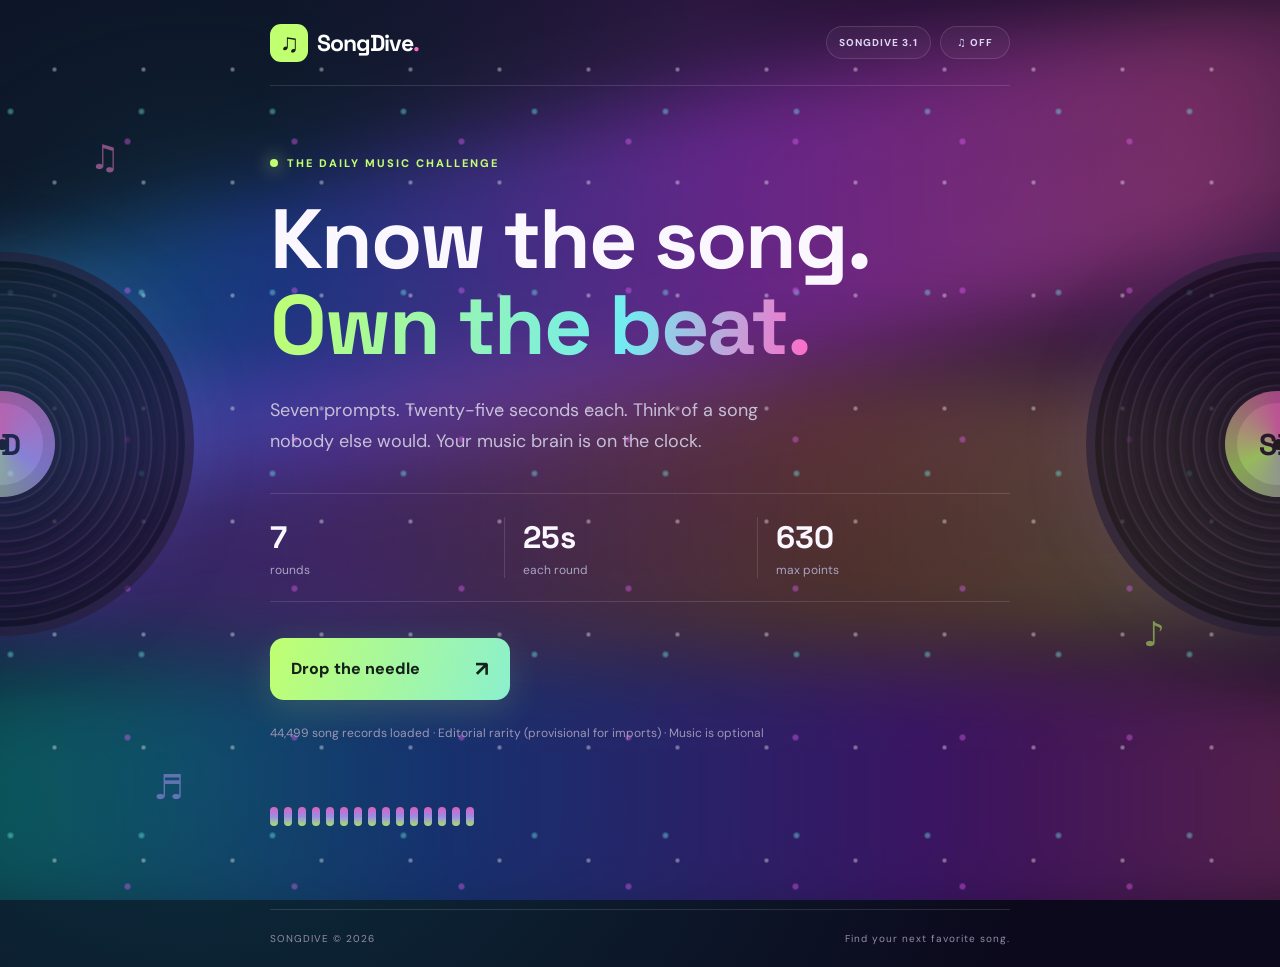
==== commit 281f90b8: "Add files via upload" ====
--- a/index.html
+++ b/index.html
@@ -2,16 +2,16 @@
 <html lang="en">
 <head>
 <meta charset="utf-8"><meta name="viewport" content="width=device-width,initial-scale=1"><meta name="theme-color" content="#0c091c">
-<title>SongDive — Daily Seven</title><link rel="stylesheet" href="style.css?v=3.0">
+<title>SongDive — Daily Seven</title><link rel="stylesheet" href="style.css?v=3.1">
 </head>
 <body>
 <div class="rainbow-atmosphere" aria-hidden="true"><div class="wave wave-one"></div><div class="wave wave-two"></div><div class="wave wave-three"></div><div class="sparkles"></div></div><div class="ambient" aria-hidden="true"><div class="vinyl vinyl-left"><div class="vinyl-label">SD</div><div class="vinyl-fire" aria-hidden="true"></div></div><div class="vinyl vinyl-right"><div class="vinyl-label">SD</div><div class="vinyl-fire" aria-hidden="true"></div></div><span class="floating-note note-one">♫</span><span class="floating-note note-two">♪</span><span class="floating-note note-three">♬</span></div>
 <main class="app">
-<header class="topbar"><a class="brand" href="#" id="homeLink"><span class="brand-mark">♫</span> SongDive<span class="brand-dot">.</span></a><div class="header-actions"><span class="mode-pill">SONGDIVE 3.0</span><button class="sound-btn" id="soundBtn" type="button" aria-label="Turn background music and sounds on" aria-pressed="false">♫ OFF</button></div></header>
-<section class="screen hero" id="intro"><div class="eyebrow"><span class="pulse"></span> THE DAILY MUSIC CHALLENGE</div><h1>Know the song.<br><span>Own the beat.</span></h1><p class="hero-copy">Seven prompts. Twenty-five seconds each. Think of a song nobody else would. Your music brain is on the clock.</p><div class="rules"><div><strong>7</strong><span>rounds</span></div><div><strong>25s</strong><span>each round</span></div><div><strong>630</strong><span>max points</span></div></div><button class="primary-btn" id="startBtn">Drop the needle <span>↗</span></button><p class="fine-print">SongDive 3.0 · 755 curated songs · Editorial rarity · Music is optional</p><div class="equalizer" aria-hidden="true"><i></i><i></i><i></i><i></i><i></i><i></i><i></i><i></i><i></i><i></i><i></i><i></i><i></i><i></i><i></i></div></section>
+<header class="topbar"><a class="brand" href="#" id="homeLink"><span class="brand-mark">♫</span> SongDive<span class="brand-dot">.</span></a><div class="header-actions"><span class="mode-pill">SONGDIVE 3.1</span><button class="sound-btn" id="soundBtn" type="button" aria-label="Turn background music and sounds on" aria-pressed="false">♫ OFF</button></div></header>
+<section class="screen hero" id="intro"><div class="eyebrow"><span class="pulse"></span> THE DAILY MUSIC CHALLENGE</div><h1>Know the song.<br><span>Own the beat.</span></h1><p class="hero-copy">Seven prompts. Twenty-five seconds each. Think of a song nobody else would. Your music brain is on the clock.</p><div class="rules"><div><strong>7</strong><span>rounds</span></div><div><strong>25s</strong><span>each round</span></div><div><strong>630</strong><span>max points</span></div></div><button class="primary-btn" id="startBtn">Drop the needle <span>↗</span></button><p class="fine-print"><span id="catalogStatus">Loading expanded song catalog…</span> · Music is optional</p><div class="equalizer" aria-hidden="true"><i></i><i></i><i></i><i></i><i></i><i></i><i></i><i></i><i></i><i></i><i></i><i></i><i></i><i></i><i></i></div></section>
 <section class="screen game hidden" id="game"><div class="game-meta"><span id="roundLabel">ROUND 1 / 7</span><span class="timer" id="timerWrap"><span class="timer-dot"></span><span id="timer">25</span>s</span></div><div class="progress-track"><div id="progressBar"></div></div><div id="questionCard" class="question-card"><p class="prompt-label">🎤 YOUR PROMPT</p><h2 id="promptText"></h2><p class="hint">No suggestions. Just you, your memory, and the music.</p></div><div id="roundCountdown" class="round-countdown hidden" aria-live="off"><span>DIVING IN…</span><strong id="roundCountdownNumber">3</strong><small>THE CLOCK STARTS AFTER 1</small></div><form id="guessForm" autocomplete="off"><label class="search-label" for="songSearch">TYPE A SONG TITLE</label><input id="songSearch" name="guess" type="text" maxlength="110" placeholder="Your answer goes here..." spellcheck="false" autocomplete="off" autocapitalize="off"/><button class="primary-btn submit-btn" id="submitBtn" type="submit">Try this song <span>→</span></button></form><p id="feedback" class="feedback" aria-live="polite"></p><p class="fine-print">Unlimited guesses until the clock runs out. Titles only; artist names are optional.</p></section>
 <section class="screen result hidden" id="result" aria-live="polite"><div class="result-icon" id="resultIcon">♫</div><p class="eyebrow centered" id="resultEyebrow">ANSWER LOCKED</p><h2 id="resultTitle"></h2><p class="result-artist" id="resultArtist"></p><div class="score-card" id="scoreCard"><span id="tierLabel">RARE</span><strong><span id="points">65</span><small> PTS</small></strong><p id="resultMessage"></p></div><button class="primary-btn" id="continueBtn">Next round <span>→</span></button></section>
 <section class="screen final hidden" id="final"><div class="eyebrow"><span class="pulse"></span> SET COMPLETE</div><p class="final-kicker">YOUR SONGDIVE IDENTITY</p><h2 class="rank-name" id="rankName">Human Jukebox</h2><p class="rank-description" id="rankDescription"></p><div class="final-score"><span id="finalScore">0</span><small> / 630 POINTS</small></div><p id="finalMessage"></p><div class="final-actions"><button class="primary-btn" id="shareBtn">Share my score <span>↗</span></button><button class="secondary-btn" id="restartBtn">Play again</button></div><section class="deep-dive"><div class="deep-head"><div><p class="prompt-label">AFTER THE SHOW</p><h3>The Setlist</h3><p>See your picks and browse every matching song in our <strong>expanded catalog</strong>. No spoilers until you finish.</p></div></div><div class="final-list" id="finalList"></div><div class="explorer"><h3>Explore the answers</h3><label for="roundFilter">Choose a prompt</label><select id="roundFilter"></select><div class="filter-bar" id="tierFilters" aria-label="Filter songs by rarity"><button type="button" data-tier="ALL" class="active">All</button><button type="button" data-tier="COMMON">Common</button><button type="button" data-tier="UNCOMMON">Uncommon</button><button type="button" data-tier="RARE">Rare</button><button type="button" data-tier="ULTRA RARE">Headliner</button></div><label for="answerSearch">Search matching songs</label><input id="answerSearch" type="search" placeholder="Filter the setlist..."/><p class="answer-count" id="answerCount"></p><div id="answerList" class="answer-list"></div></div></section></section>
 <footer><span>SONGDIVE © 2026</span><span>Find your next favorite song.</span></footer>
-</main><div id="countdownOverlay" class="countdown-overlay hidden" aria-live="polite" aria-hidden="true"><div class="countdown-inner"><span>DIVING IN...</span><strong id="countdownNumber">3</strong><small>GET READY TO DROP THE NEEDLE</small></div></div><div id="celebration" class="celebration" aria-hidden="true"></div><div id="revealOverlay" class="reveal-overlay" aria-hidden="true"><div class="reveal-halo"></div><div class="reveal-content"><span id="revealName"></span><strong id="revealPoints"></strong><small>POINTS</small></div></div><script src="script.js?v=3.0" defer></script>
+</main><div id="countdownOverlay" class="countdown-overlay hidden" aria-live="polite" aria-hidden="true"><div class="countdown-inner"><span>DIVING IN...</span><strong id="countdownNumber">3</strong><small>GET READY TO DROP THE NEEDLE</small></div></div><div id="celebration" class="celebration" aria-hidden="true"></div><div id="revealOverlay" class="reveal-overlay" aria-hidden="true"><div class="reveal-halo"></div><div class="reveal-content"><span id="revealName"></span><strong id="revealPoints"></strong><small>POINTS</small></div></div><script src="script.js?v=3.1" defer></script>
 </body></html>
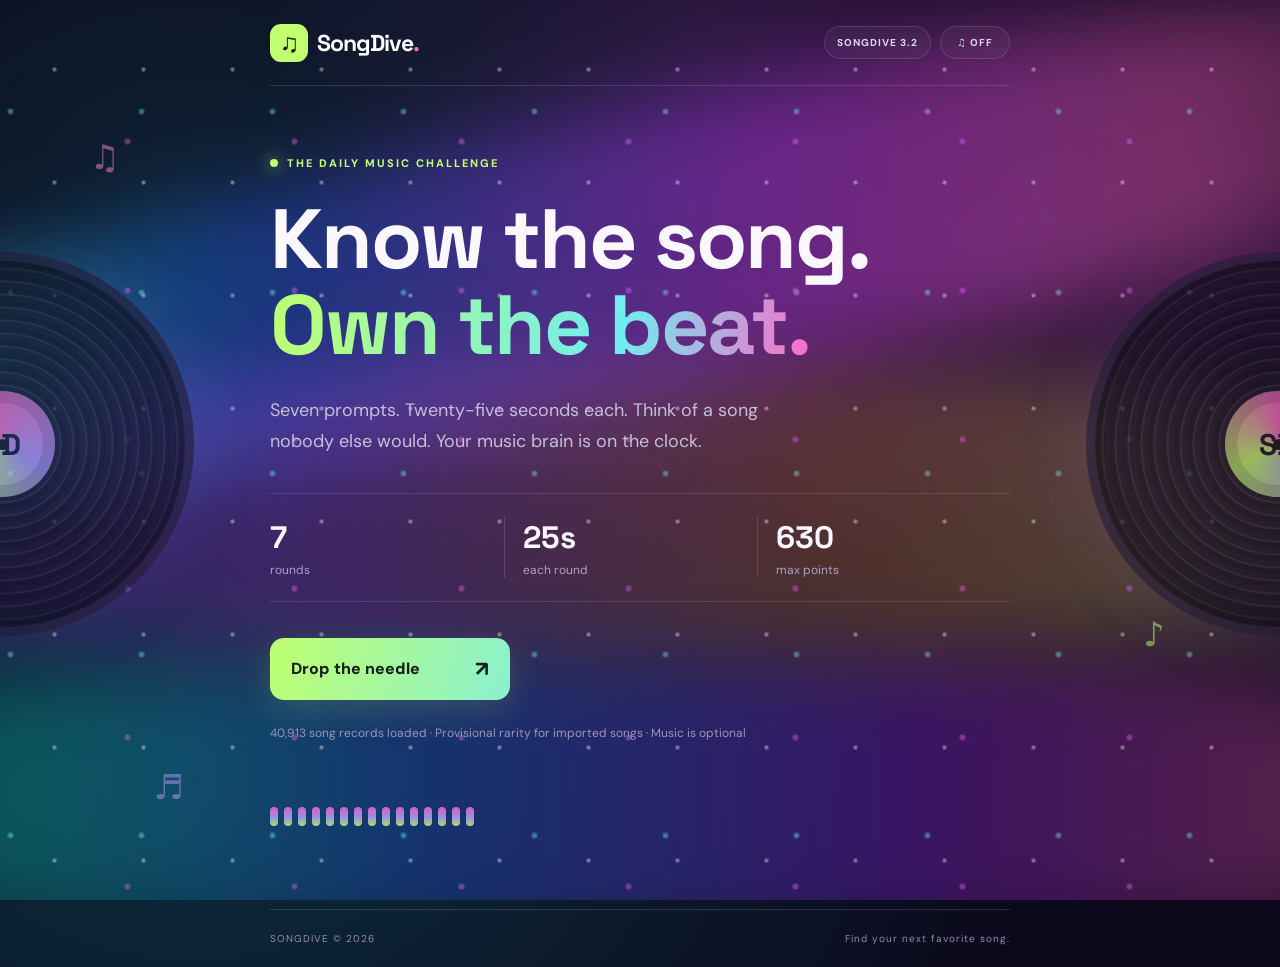
==== commit cd1c75c5: "Add files via upload" ====
--- a/index.html
+++ b/index.html
@@ -2,16 +2,16 @@
 <html lang="en">
 <head>
 <meta charset="utf-8"><meta name="viewport" content="width=device-width,initial-scale=1"><meta name="theme-color" content="#0c091c">
-<title>SongDive — Daily Seven</title><link rel="stylesheet" href="style.css?v=3.1">
+<title>SongDive — Daily Seven</title><link rel="stylesheet" href="style.css?v=3.2">
 </head>
 <body>
 <div class="rainbow-atmosphere" aria-hidden="true"><div class="wave wave-one"></div><div class="wave wave-two"></div><div class="wave wave-three"></div><div class="sparkles"></div></div><div class="ambient" aria-hidden="true"><div class="vinyl vinyl-left"><div class="vinyl-label">SD</div><div class="vinyl-fire" aria-hidden="true"></div></div><div class="vinyl vinyl-right"><div class="vinyl-label">SD</div><div class="vinyl-fire" aria-hidden="true"></div></div><span class="floating-note note-one">♫</span><span class="floating-note note-two">♪</span><span class="floating-note note-three">♬</span></div>
 <main class="app">
-<header class="topbar"><a class="brand" href="#" id="homeLink"><span class="brand-mark">♫</span> SongDive<span class="brand-dot">.</span></a><div class="header-actions"><span class="mode-pill">SONGDIVE 3.1</span><button class="sound-btn" id="soundBtn" type="button" aria-label="Turn background music and sounds on" aria-pressed="false">♫ OFF</button></div></header>
+<header class="topbar"><a class="brand" href="#" id="homeLink"><span class="brand-mark">♫</span> SongDive<span class="brand-dot">.</span></a><div class="header-actions"><span class="mode-pill">SONGDIVE 3.2</span><button class="sound-btn" id="soundBtn" type="button" aria-label="Turn background music and sounds on" aria-pressed="false">♫ OFF</button></div></header>
 <section class="screen hero" id="intro"><div class="eyebrow"><span class="pulse"></span> THE DAILY MUSIC CHALLENGE</div><h1>Know the song.<br><span>Own the beat.</span></h1><p class="hero-copy">Seven prompts. Twenty-five seconds each. Think of a song nobody else would. Your music brain is on the clock.</p><div class="rules"><div><strong>7</strong><span>rounds</span></div><div><strong>25s</strong><span>each round</span></div><div><strong>630</strong><span>max points</span></div></div><button class="primary-btn" id="startBtn">Drop the needle <span>↗</span></button><p class="fine-print"><span id="catalogStatus">Loading expanded song catalog…</span> · Music is optional</p><div class="equalizer" aria-hidden="true"><i></i><i></i><i></i><i></i><i></i><i></i><i></i><i></i><i></i><i></i><i></i><i></i><i></i><i></i><i></i></div></section>
 <section class="screen game hidden" id="game"><div class="game-meta"><span id="roundLabel">ROUND 1 / 7</span><span class="timer" id="timerWrap"><span class="timer-dot"></span><span id="timer">25</span>s</span></div><div class="progress-track"><div id="progressBar"></div></div><div id="questionCard" class="question-card"><p class="prompt-label">🎤 YOUR PROMPT</p><h2 id="promptText"></h2><p class="hint">No suggestions. Just you, your memory, and the music.</p></div><div id="roundCountdown" class="round-countdown hidden" aria-live="off"><span>DIVING IN…</span><strong id="roundCountdownNumber">3</strong><small>THE CLOCK STARTS AFTER 1</small></div><form id="guessForm" autocomplete="off"><label class="search-label" for="songSearch">TYPE A SONG TITLE</label><input id="songSearch" name="guess" type="text" maxlength="110" placeholder="Your answer goes here..." spellcheck="false" autocomplete="off" autocapitalize="off"/><button class="primary-btn submit-btn" id="submitBtn" type="submit">Try this song <span>→</span></button></form><p id="feedback" class="feedback" aria-live="polite"></p><p class="fine-print">Unlimited guesses until the clock runs out. Titles only; artist names are optional.</p></section>
 <section class="screen result hidden" id="result" aria-live="polite"><div class="result-icon" id="resultIcon">♫</div><p class="eyebrow centered" id="resultEyebrow">ANSWER LOCKED</p><h2 id="resultTitle"></h2><p class="result-artist" id="resultArtist"></p><div class="score-card" id="scoreCard"><span id="tierLabel">RARE</span><strong><span id="points">65</span><small> PTS</small></strong><p id="resultMessage"></p></div><button class="primary-btn" id="continueBtn">Next round <span>→</span></button></section>
 <section class="screen final hidden" id="final"><div class="eyebrow"><span class="pulse"></span> SET COMPLETE</div><p class="final-kicker">YOUR SONGDIVE IDENTITY</p><h2 class="rank-name" id="rankName">Human Jukebox</h2><p class="rank-description" id="rankDescription"></p><div class="final-score"><span id="finalScore">0</span><small> / 630 POINTS</small></div><p id="finalMessage"></p><div class="final-actions"><button class="primary-btn" id="shareBtn">Share my score <span>↗</span></button><button class="secondary-btn" id="restartBtn">Play again</button></div><section class="deep-dive"><div class="deep-head"><div><p class="prompt-label">AFTER THE SHOW</p><h3>The Setlist</h3><p>See your picks and browse every matching song in our <strong>expanded catalog</strong>. No spoilers until you finish.</p></div></div><div class="final-list" id="finalList"></div><div class="explorer"><h3>Explore the answers</h3><label for="roundFilter">Choose a prompt</label><select id="roundFilter"></select><div class="filter-bar" id="tierFilters" aria-label="Filter songs by rarity"><button type="button" data-tier="ALL" class="active">All</button><button type="button" data-tier="COMMON">Common</button><button type="button" data-tier="UNCOMMON">Uncommon</button><button type="button" data-tier="RARE">Rare</button><button type="button" data-tier="ULTRA RARE">Headliner</button></div><label for="answerSearch">Search matching songs</label><input id="answerSearch" type="search" placeholder="Filter the setlist..."/><p class="answer-count" id="answerCount"></p><div id="answerList" class="answer-list"></div></div></section></section>
 <footer><span>SONGDIVE © 2026</span><span>Find your next favorite song.</span></footer>
-</main><div id="countdownOverlay" class="countdown-overlay hidden" aria-live="polite" aria-hidden="true"><div class="countdown-inner"><span>DIVING IN...</span><strong id="countdownNumber">3</strong><small>GET READY TO DROP THE NEEDLE</small></div></div><div id="celebration" class="celebration" aria-hidden="true"></div><div id="revealOverlay" class="reveal-overlay" aria-hidden="true"><div class="reveal-halo"></div><div class="reveal-content"><span id="revealName"></span><strong id="revealPoints"></strong><small>POINTS</small></div></div><script src="script.js?v=3.1" defer></script>
+</main><div id="countdownOverlay" class="countdown-overlay hidden" aria-live="polite" aria-hidden="true"><div class="countdown-inner"><span>DIVING IN...</span><strong id="countdownNumber">3</strong><small>GET READY TO DROP THE NEEDLE</small></div></div><div id="celebration" class="celebration" aria-hidden="true"></div><div id="revealOverlay" class="reveal-overlay" aria-hidden="true"><div class="reveal-halo"></div><div class="reveal-content"><span id="revealName"></span><strong id="revealPoints"></strong><small>POINTS</small></div></div><script src="script.js?v=3.2" defer></script>
 </body></html>
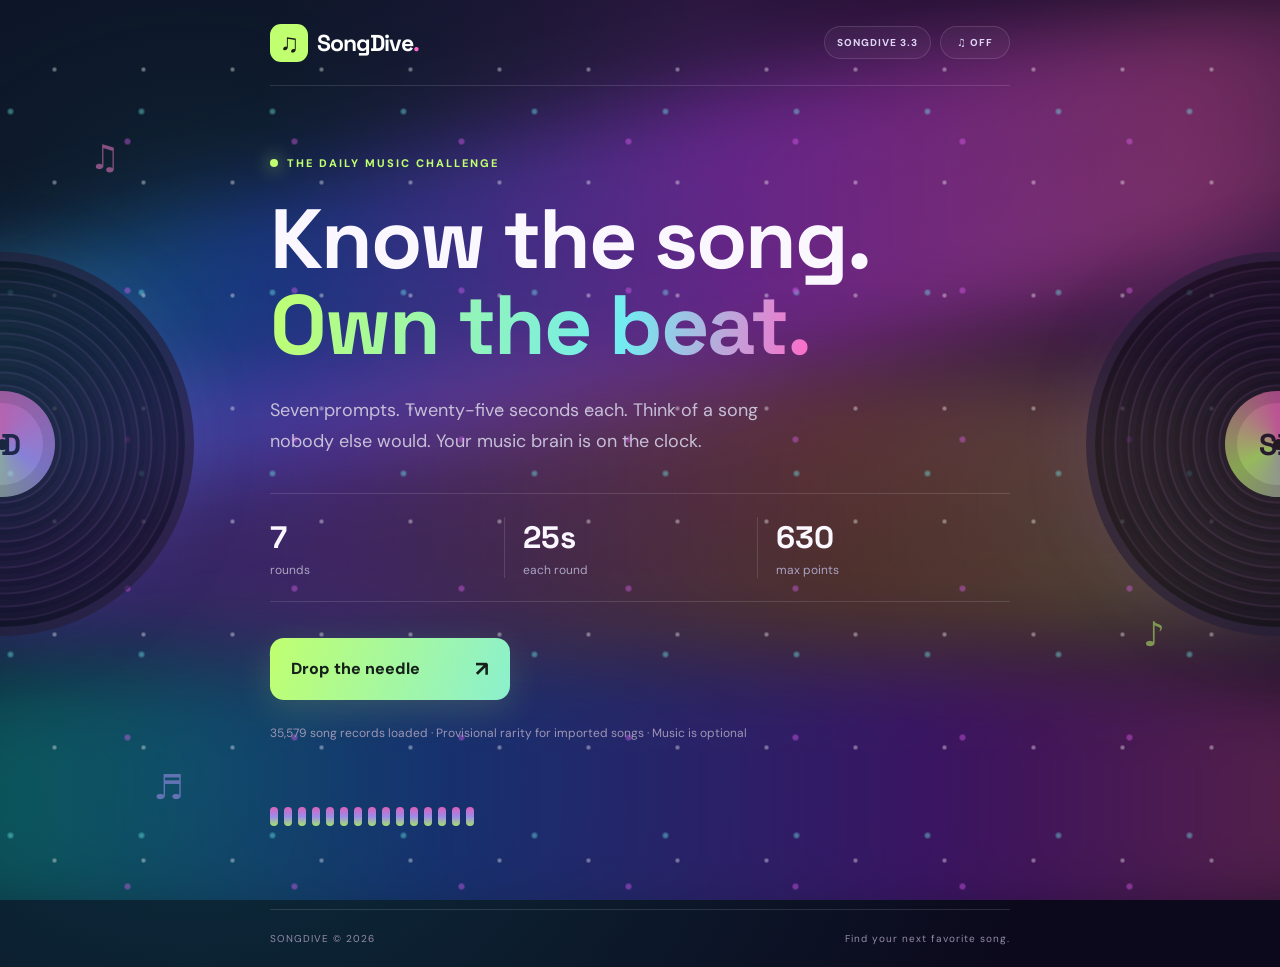
==== commit f5e1f1bd: "Add files via upload" ====
--- a/index.html
+++ b/index.html
@@ -2,16 +2,16 @@
 <html lang="en">
 <head>
 <meta charset="utf-8"><meta name="viewport" content="width=device-width,initial-scale=1"><meta name="theme-color" content="#0c091c">
-<title>SongDive — Daily Seven</title><link rel="stylesheet" href="style.css?v=3.2">
+<title>SongDive — Daily Seven</title><link rel="stylesheet" href="style.css?v=3.3">
 </head>
 <body>
 <div class="rainbow-atmosphere" aria-hidden="true"><div class="wave wave-one"></div><div class="wave wave-two"></div><div class="wave wave-three"></div><div class="sparkles"></div></div><div class="ambient" aria-hidden="true"><div class="vinyl vinyl-left"><div class="vinyl-label">SD</div><div class="vinyl-fire" aria-hidden="true"></div></div><div class="vinyl vinyl-right"><div class="vinyl-label">SD</div><div class="vinyl-fire" aria-hidden="true"></div></div><span class="floating-note note-one">♫</span><span class="floating-note note-two">♪</span><span class="floating-note note-three">♬</span></div>
 <main class="app">
-<header class="topbar"><a class="brand" href="#" id="homeLink"><span class="brand-mark">♫</span> SongDive<span class="brand-dot">.</span></a><div class="header-actions"><span class="mode-pill">SONGDIVE 3.2</span><button class="sound-btn" id="soundBtn" type="button" aria-label="Turn background music and sounds on" aria-pressed="false">♫ OFF</button></div></header>
+<header class="topbar"><a class="brand" href="#" id="homeLink"><span class="brand-mark">♫</span> SongDive<span class="brand-dot">.</span></a><div class="header-actions"><span class="mode-pill">SONGDIVE 3.3</span><button class="sound-btn" id="soundBtn" type="button" aria-label="Turn background music and sounds on" aria-pressed="false">♫ OFF</button></div></header>
 <section class="screen hero" id="intro"><div class="eyebrow"><span class="pulse"></span> THE DAILY MUSIC CHALLENGE</div><h1>Know the song.<br><span>Own the beat.</span></h1><p class="hero-copy">Seven prompts. Twenty-five seconds each. Think of a song nobody else would. Your music brain is on the clock.</p><div class="rules"><div><strong>7</strong><span>rounds</span></div><div><strong>25s</strong><span>each round</span></div><div><strong>630</strong><span>max points</span></div></div><button class="primary-btn" id="startBtn">Drop the needle <span>↗</span></button><p class="fine-print"><span id="catalogStatus">Loading expanded song catalog…</span> · Music is optional</p><div class="equalizer" aria-hidden="true"><i></i><i></i><i></i><i></i><i></i><i></i><i></i><i></i><i></i><i></i><i></i><i></i><i></i><i></i><i></i></div></section>
 <section class="screen game hidden" id="game"><div class="game-meta"><span id="roundLabel">ROUND 1 / 7</span><span class="timer" id="timerWrap"><span class="timer-dot"></span><span id="timer">25</span>s</span></div><div class="progress-track"><div id="progressBar"></div></div><div id="questionCard" class="question-card"><p class="prompt-label">🎤 YOUR PROMPT</p><h2 id="promptText"></h2><p class="hint">No suggestions. Just you, your memory, and the music.</p></div><div id="roundCountdown" class="round-countdown hidden" aria-live="off"><span>DIVING IN…</span><strong id="roundCountdownNumber">3</strong><small>THE CLOCK STARTS AFTER 1</small></div><form id="guessForm" autocomplete="off"><label class="search-label" for="songSearch">TYPE A SONG TITLE</label><input id="songSearch" name="guess" type="text" maxlength="110" placeholder="Your answer goes here..." spellcheck="false" autocomplete="off" autocapitalize="off"/><button class="primary-btn submit-btn" id="submitBtn" type="submit">Try this song <span>→</span></button></form><p id="feedback" class="feedback" aria-live="polite"></p><p class="fine-print">Unlimited guesses until the clock runs out. Titles only; artist names are optional.</p></section>
 <section class="screen result hidden" id="result" aria-live="polite"><div class="result-icon" id="resultIcon">♫</div><p class="eyebrow centered" id="resultEyebrow">ANSWER LOCKED</p><h2 id="resultTitle"></h2><p class="result-artist" id="resultArtist"></p><div class="score-card" id="scoreCard"><span id="tierLabel">RARE</span><strong><span id="points">65</span><small> PTS</small></strong><p id="resultMessage"></p></div><button class="primary-btn" id="continueBtn">Next round <span>→</span></button></section>
 <section class="screen final hidden" id="final"><div class="eyebrow"><span class="pulse"></span> SET COMPLETE</div><p class="final-kicker">YOUR SONGDIVE IDENTITY</p><h2 class="rank-name" id="rankName">Human Jukebox</h2><p class="rank-description" id="rankDescription"></p><div class="final-score"><span id="finalScore">0</span><small> / 630 POINTS</small></div><p id="finalMessage"></p><div class="final-actions"><button class="primary-btn" id="shareBtn">Share my score <span>↗</span></button><button class="secondary-btn" id="restartBtn">Play again</button></div><section class="deep-dive"><div class="deep-head"><div><p class="prompt-label">AFTER THE SHOW</p><h3>The Setlist</h3><p>See your picks and browse every matching song in our <strong>expanded catalog</strong>. No spoilers until you finish.</p></div></div><div class="final-list" id="finalList"></div><div class="explorer"><h3>Explore the answers</h3><label for="roundFilter">Choose a prompt</label><select id="roundFilter"></select><div class="filter-bar" id="tierFilters" aria-label="Filter songs by rarity"><button type="button" data-tier="ALL" class="active">All</button><button type="button" data-tier="COMMON">Common</button><button type="button" data-tier="UNCOMMON">Uncommon</button><button type="button" data-tier="RARE">Rare</button><button type="button" data-tier="ULTRA RARE">Headliner</button></div><label for="answerSearch">Search matching songs</label><input id="answerSearch" type="search" placeholder="Filter the setlist..."/><p class="answer-count" id="answerCount"></p><div id="answerList" class="answer-list"></div></div></section></section>
 <footer><span>SONGDIVE © 2026</span><span>Find your next favorite song.</span></footer>
-</main><div id="countdownOverlay" class="countdown-overlay hidden" aria-live="polite" aria-hidden="true"><div class="countdown-inner"><span>DIVING IN...</span><strong id="countdownNumber">3</strong><small>GET READY TO DROP THE NEEDLE</small></div></div><div id="celebration" class="celebration" aria-hidden="true"></div><div id="revealOverlay" class="reveal-overlay" aria-hidden="true"><div class="reveal-halo"></div><div class="reveal-content"><span id="revealName"></span><strong id="revealPoints"></strong><small>POINTS</small></div></div><script src="script.js?v=3.2" defer></script>
+</main><div id="countdownOverlay" class="countdown-overlay hidden" aria-live="polite" aria-hidden="true"><div class="countdown-inner"><span>DIVING IN...</span><strong id="countdownNumber">3</strong><small>GET READY TO DROP THE NEEDLE</small></div></div><div id="celebration" class="celebration" aria-hidden="true"></div><div id="revealOverlay" class="reveal-overlay" aria-hidden="true"><div class="reveal-halo"></div><div class="reveal-content"><span id="revealName"></span><strong id="revealPoints"></strong><small>POINTS</small></div></div><script src="script.js?v=3.3" defer></script>
 </body></html>
